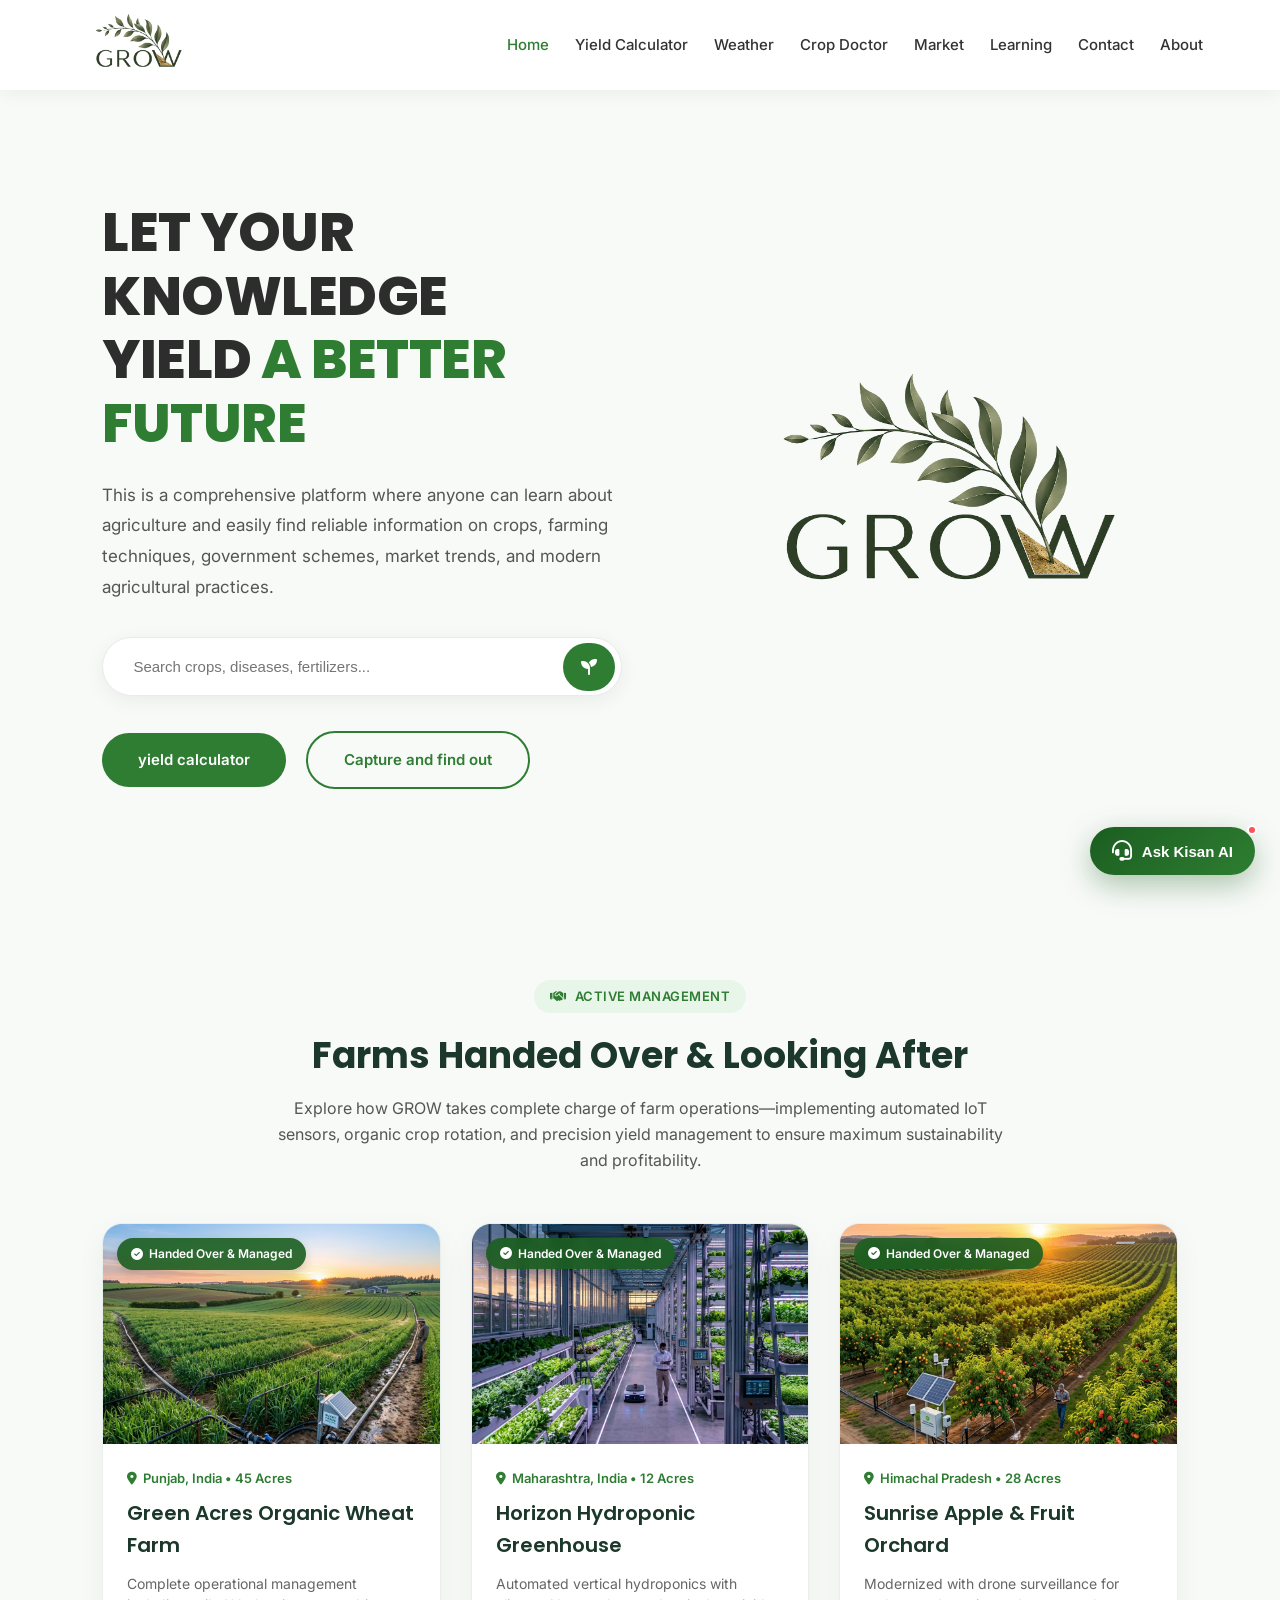
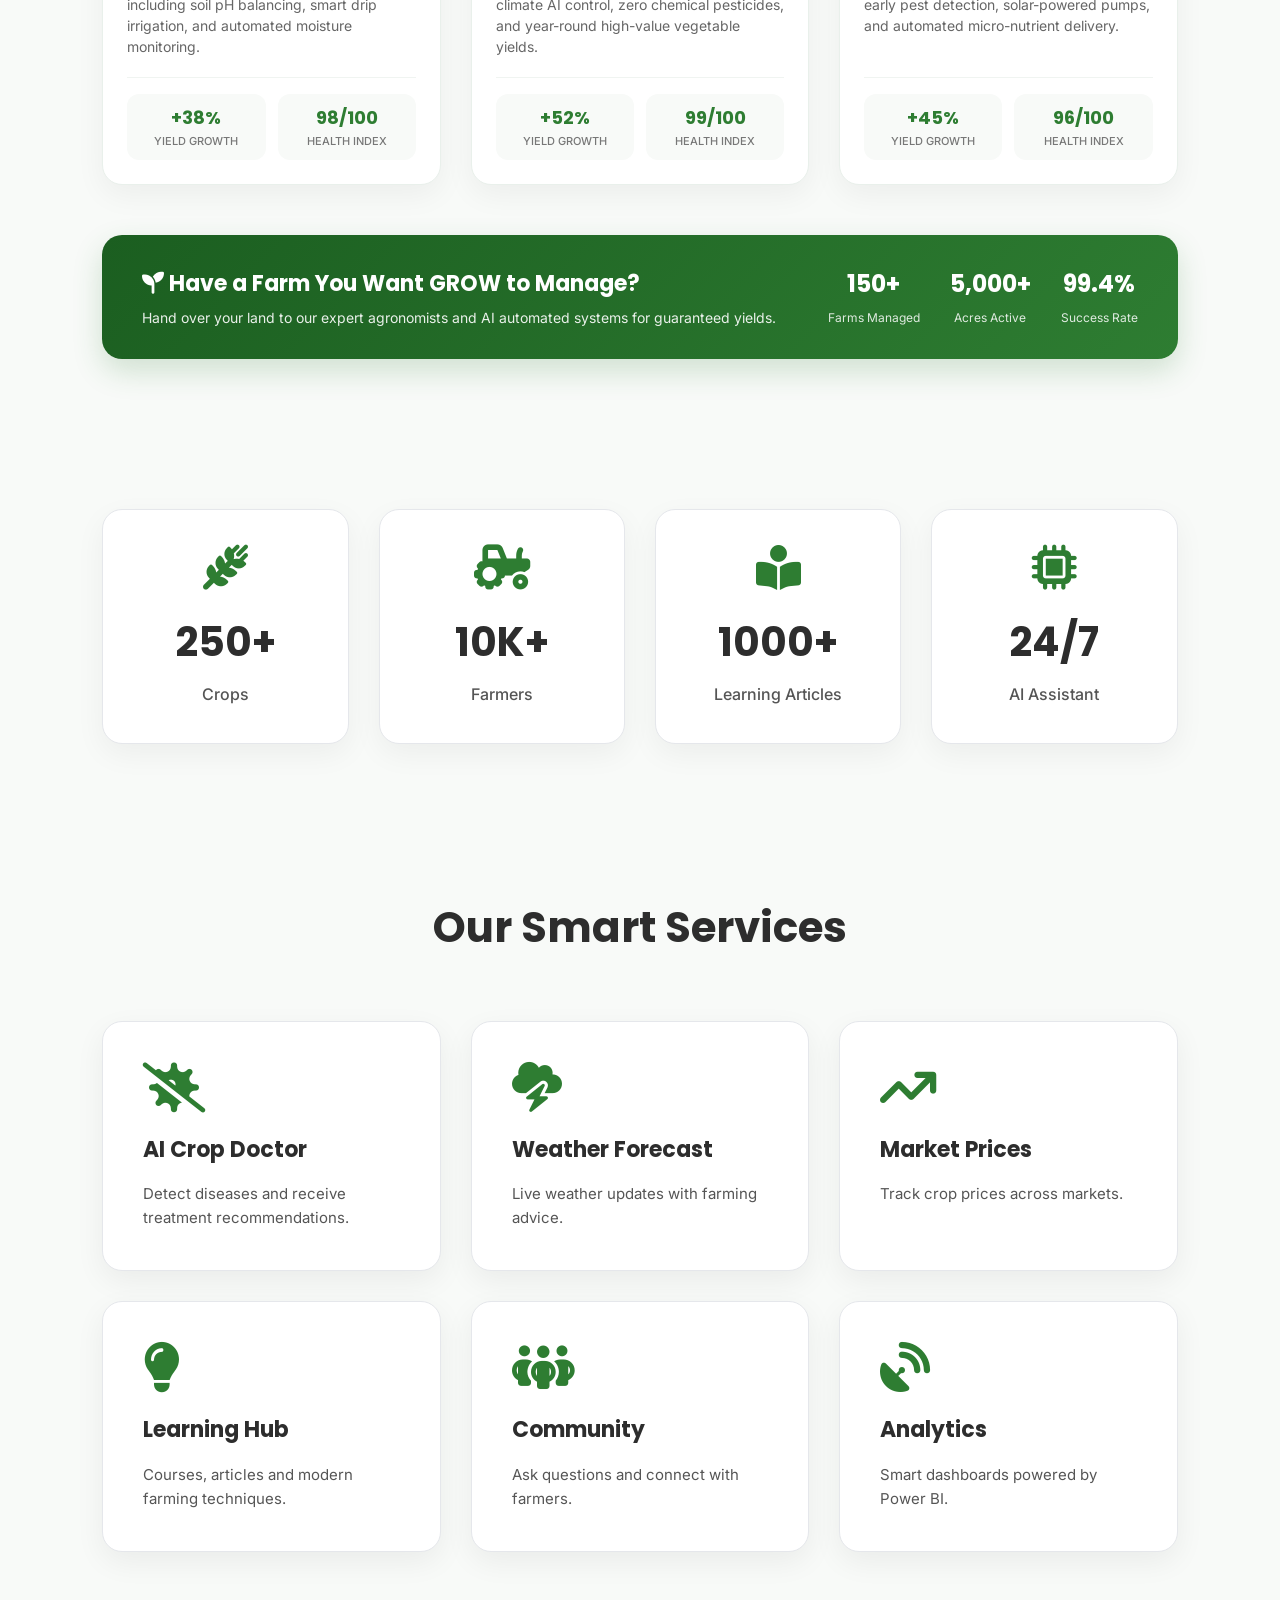
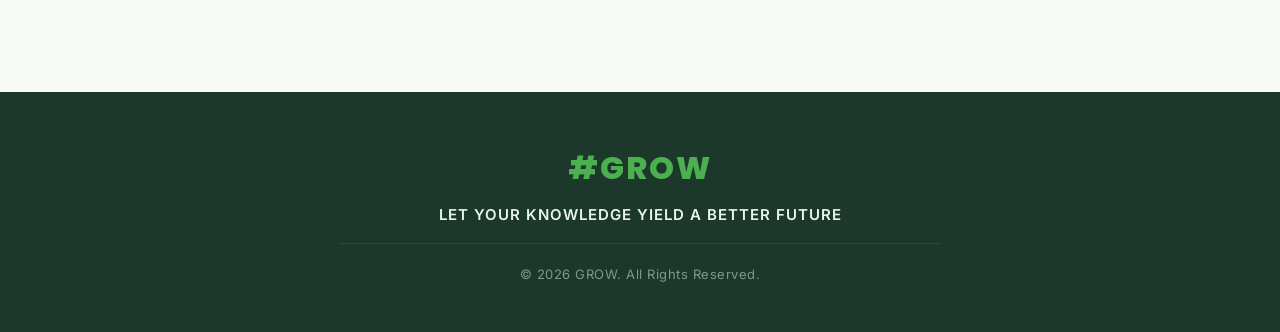
==== index.html @ fef5da93 "Add files via upload" ====
<!DOCTYPE html>
<html lang="en">
<head>
    <meta charset="UTF-8">
    <meta name="viewport" content="width=device-width, initial-scale=1.0">
    <title>GROW | let your knowledge yield a better future</title>
    
    <!-- Google Fonts -->
    <link href="https://fonts.googleapis.com/css2?family=Inter:wght@300;400;500;600;700&family=Poppins:wght@500;600;700;800&display=swap" rel="stylesheet">
    
    <!-- Font Awesome 6 -->
    <link rel="stylesheet" href="https://cdnjs.cloudflare.com/ajax/libs/font-awesome/6.6.0/css/all.min.css">
    
    <!-- CSS -->
    <link rel="stylesheet" href="style.css">
</head>
<body>

    <!-- ================= NAVBAR ================= -->
    <header>
        <nav class="navbar">
            <div class="logo">
                <a href="index.html">
                    <img src="ASSISTS/LOGO/LOGO (2).PNG" alt="GROW Logo">
                </a>
            </div>

            <ul class="nav-links">
                <li><a href="index.html" class="active">Home</a></li>
                <li><a href="yield-calculator.html">Yield Calculator</a></li>
                <li><a href="weather.html">Weather</a></li>
                <li><a href="crop-doctor.html">Crop Doctor</a></li>
                <li><a href="market.html">Market</a></li>
                <li><a href="learning.html">Learning</a></li>
                <li><a href="contact.html">Contact</a></li>
                <li><a href="about.html">About</a></li>
            </ul>

            <button class="mobile-menu-btn" aria-label="Toggle menu">
                <i class="fa-solid fa-bars"></i>
            </button>
        </nav>
    </header>

    <main>
        <!-- ================= HERO ================= -->
        <section class="hero">
            <div class="hero-content">
                <h1>
                    LET YOUR KNOWLEDGE<br>
                    YIELD <span>A BETTER FUTURE</span>
                </h1>

                <p>
                    This is a comprehensive platform where anyone can learn about agriculture and easily find reliable information on crops, farming techniques, government schemes, market trends, and modern agricultural practices.
                </p>

                <div class="search-box">
                    <input type="text" placeholder="Search crops, diseases, fertilizers...">
                    <button aria-label="Search">
                        <i class="fa-solid fa-seedling"></i>
                    </button>
                </div>

                <div class="hero-buttons">
                    <a href="yield-calculator.html" class="primary-btn">
                        yield calculator
                    </a>
                    <a href="crop-doctor.html" class="secondary-btn">
                        Capture and find out
                    </a>
                </div>
            </div>

            <div class="hero-image">
                <img src="ASSISTS/images/hero-farmer.png" alt="Farmer">
            </div>
        </section>

        <!-- ================= MANAGED FARMS SECTION ================= -->
        <section class="managed-farms">
            <div class="section-header">
                <span class="section-tag"><i class="fa-solid fa-handshake"></i> Active Management</span>
                <h2>Farms Handed Over & Looking After</h2>
                <p class="subtitle">
                    Explore how GROW takes complete charge of farm operations—implementing automated IoT sensors, organic crop rotation, and precision yield management to ensure maximum sustainability and profitability.
                </p>
            </div>

            <div class="farms-grid">
                <!-- Farm Card 1 -->
                <div class="farm-card">
                    <div class="farm-image-wrapper">
                        <img src="ASSISTS/images/farm-wheat.png" alt="Green Acres Organic Wheat Farm">
                        <span class="farm-badge"><i class="fa-solid fa-circle-check"></i> Handed Over & Managed</span>
                    </div>
                    <div class="farm-info">
                        <div class="farm-meta">
                            <i class="fa-solid fa-location-dot"></i> Punjab, India • 45 Acres
                        </div>
                        <h3 class="farm-title">Green Acres Organic Wheat Farm</h3>
                        <p class="farm-desc">
                            Complete operational management including soil pH balancing, smart drip irrigation, and automated moisture monitoring.
                        </p>
                        <div class="farm-metrics">
                            <div class="metric-box">
                                <div class="metric-val">+38%</div>
                                <div class="metric-lbl">Yield Growth</div>
                            </div>
                            <div class="metric-box">
                                <div class="metric-val">98/100</div>
                                <div class="metric-lbl">Health Index</div>
                            </div>
                        </div>
                    </div>
                </div>

                <!-- Farm Card 2 -->
                <div class="farm-card">
                    <div class="farm-image-wrapper">
                        <img src="ASSISTS/images/farm-greenhouse.png" alt="Horizon Hydroponic Greenhouse">
                        <span class="farm-badge"><i class="fa-solid fa-circle-check"></i> Handed Over & Managed</span>
                    </div>
                    <div class="farm-info">
                        <div class="farm-meta">
                            <i class="fa-solid fa-location-dot"></i> Maharashtra, India • 12 Acres
                        </div>
                        <h3 class="farm-title">Horizon Hydroponic Greenhouse</h3>
                        <p class="farm-desc">
                            Automated vertical hydroponics with climate AI control, zero chemical pesticides, and year-round high-value vegetable yields.
                        </p>
                        <div class="farm-metrics">
                            <div class="metric-box">
                                <div class="metric-val">+52%</div>
                                <div class="metric-lbl">Yield Growth</div>
                            </div>
                            <div class="metric-box">
                                <div class="metric-val">99/100</div>
                                <div class="metric-lbl">Health Index</div>
                            </div>
                        </div>
                    </div>
                </div>

                <!-- Farm Card 3 -->
                <div class="farm-card">
                    <div class="farm-image-wrapper">
                        <img src="ASSISTS/images/farm-orchard.png" alt="Sunrise Fruit Orchard">
                        <span class="farm-badge"><i class="fa-solid fa-circle-check"></i> Handed Over & Managed</span>
                    </div>
                    <div class="farm-info">
                        <div class="farm-meta">
                            <i class="fa-solid fa-location-dot"></i> Himachal Pradesh • 28 Acres
                        </div>
                        <h3 class="farm-title">Sunrise Apple & Fruit Orchard</h3>
                        <p class="farm-desc">
                            Modernized with drone surveillance for early pest detection, solar-powered pumps, and automated micro-nutrient delivery.
                        </p>
                        <div class="farm-metrics">
                            <div class="metric-box">
                                <div class="metric-val">+45%</div>
                                <div class="metric-lbl">Yield Growth</div>
                            </div>
                            <div class="metric-box">
                                <div class="metric-val">96/100</div>
                                <div class="metric-lbl">Health Index</div>
                            </div>
                        </div>
                    </div>
                </div>
            </div>

            <!-- Summary Banner -->
            <div class="managed-banner">
                <div class="managed-banner-text">
                    <h3><i class="fa-solid fa-seedling"></i> Have a Farm You Want GROW to Manage?</h3>
                    <p>Hand over your land to our expert agronomists and AI automated systems for guaranteed yields.</p>
                </div>
                <div class="banner-stats">
                    <div class="stat-item">
                        <strong>150+</strong>
                        <span>Farms Managed</span>
                    </div>
                    <div class="stat-item">
                        <strong>5,000+</strong>
                        <span>Acres Active</span>
                    </div>
                    <div class="stat-item">
                        <strong>99.4%</strong>
                        <span>Success Rate</span>
                    </div>
                </div>
            </div>
        </section>

        <!-- ================= QUICK STATS ================= -->
        <section class="stats">
            <div class="stat-card">
                <i class="fa-solid fa-wheat-awn"></i>
                <h2>250+</h2>
                <p>Crops</p>
            </div>

            <div class="stat-card">
                <i class="fa-solid fa-tractor"></i>
                <h2>10K+</h2>
                <p>Farmers</p>
            </div>

            <div class="stat-card">
                <i class="fa-solid fa-book-open-reader"></i>
                <h2>1000+</h2>
                <p>Learning Articles</p>
            </div>

            <div class="stat-card">
                <i class="fa-solid fa-microchip"></i>
                <h2>24/7</h2>
                <p>AI Assistant</p>
            </div>
        </section>

        <!-- ================= SERVICES ================= -->
        <section class="services">
            <h2>Our Smart Services</h2>

            <div class="service-grid">
                <a href="crop-doctor.html" class="service-card">
                    <i class="fa-solid fa-virus-slash"></i>
                    <h3>AI Crop Doctor</h3>
                    <p>Detect diseases and receive treatment recommendations.</p>
                </a>

                <a href="weather.html" class="service-card">
                    <i class="fa-solid fa-cloud-bolt"></i>
                    <h3>Weather Forecast</h3>
                    <p>Live weather updates with farming advice.</p>
                </a>

                <a href="market.html" class="service-card">
                    <i class="fa-solid fa-arrow-trend-up"></i>
                    <h3>Market Prices</h3>
                    <p>Track crop prices across markets.</p>
                </a>

                <a href="learning.html" class="service-card">
                    <i class="fa-solid fa-lightbulb"></i>
                    <h3>Learning Hub</h3>
                    <p>Courses, articles and modern farming techniques.</p>
                </a>

                <a href="contact.html" class="service-card">
                    <i class="fa-solid fa-people-group"></i>
                    <h3>Community</h3>
                    <p>Ask questions and connect with farmers.</p>
                </a>

                <a href="yield-calculator.html" class="service-card">
                    <i class="fa-solid fa-satellite-dish"></i>
                    <h3>Analytics</h3>
                    <p>Smart dashboards powered by Power BI.</p>
                </a>
            </div>
        </section>
    </main>

    <!-- Footer -->
    <footer>
        <h3>#GROW</h3>
        <p>LET YOUR KNOWLEDGE YIELD A BETTER FUTURE</p>
        <p>© 2026 GROW. All Rights Reserved.</p>
    </footer>

    <!-- Scripts -->
    <script src="main.js"></script>
    <script type="module" src="auth.js"></script>
</body>
</html>
---- style.css ----
/* ==========================================
   GROW AGRICULTURAL PLATFORM - MASTER STYLES
   Palette: Primary #2E7D32, Dark #1B5E20, Accent #4CAF50, Light #F8FAF8
   Typography: Inter, Poppins
========================================== */

:root {
    --primary-color: #2E7D32;
    --primary-dark: #1B5E20;
    --primary-light: #E8F5E9;
    --accent-color: #4CAF50;
    --accent-orange: #FF9800;
    --bg-color: #F8FAF8;
    --card-bg: #FFFFFF;
    --text-primary: #2D2D2D;
    --text-secondary: #555555;
    --text-muted: #888888;
    --border-color: #E5E7EB;
    --shadow-sm: 0 2px 8px rgba(0, 0, 0, 0.04);
    --shadow-md: 0 10px 25px rgba(0, 0, 0, 0.06);
    --shadow-lg: 0 15px 35px rgba(46, 125, 50, 0.12);
    --radius-sm: 10px;
    --radius-md: 16px;
    --radius-lg: 24px;
    --radius-pill: 50px;
    --transition: all 0.3s cubic-bezier(0.4, 0, 0.2, 1);
}

* {
    margin: 0;
    padding: 0;
    box-sizing: border-box;
    scroll-behavior: smooth;
}

body {
    font-family: 'Inter', sans-serif;
    background-color: var(--bg-color);
    color: var(--text-primary);
    line-height: 1.6;
    display: flex;
    flex-direction: column;
    min-height: 100vh;
}

/* ==========================================
   NAVBAR & HEADER
========================================== */

header {
    position: fixed;
    top: 0;
    left: 0;
    width: 100%;
    z-index: 1000;
    background: #ffffff;
    box-shadow: 0 2px 20px rgba(0, 0, 0, 0.06);
}

.navbar {
    height: 90px;
    display: flex;
    justify-content: space-between;
    align-items: center;
    padding: 0 6%;
    max-width: 1400px;
    margin: 0 auto;
}

.logo {
    display: flex;
    align-items: center;
}

.logo a {
    display: flex;
    align-items: center;
    text-decoration: none;
}

.logo img {
    height: 70px;
    width: auto;
    max-height: 80px;
    cursor: pointer;
    transition: transform 0.3s ease;
    object-fit: contain;
}

.logo img:hover {
    transform: scale(1.04);
}

.mobile-menu-header-item {
    display: none !important;
}

.nav-links {
    display: flex;
    list-style: none;
    gap: 26px;
    align-items: center;
}

.nav-links a {
    text-decoration: none;
    color: #333333;
    font-weight: 500;
    font-size: 15px;
    transition: var(--transition);
    text-transform: none;
}

.nav-links a:hover,
.nav-links a.active {
    color: var(--primary-color);
}

.mobile-menu-btn {
    display: none;
    background: var(--primary-light);
    border: none;
    width: 46px;
    height: 46px;
    border-radius: 12px;
    font-size: 22px;
    color: var(--primary-color);
    cursor: pointer;
    transition: var(--transition);
    align-items: center;
    justify-content: center;
}

.mobile-menu-btn:hover {
    background: var(--primary-color);
    color: #ffffff;
}

/* ==========================================
   PAGE HERO / BANNER (SUBPAGES)
========================================== */

.page-header {
    margin-top: 90px;
    background: linear-gradient(135deg, #1B5E20 0%, #2E7D32 50%, #388E3C 100%);
    color: #ffffff;
    padding: 60px 6% 80px;
    text-align: center;
    position: relative;
    overflow: hidden;
}

.page-header-content {
    max-width: 800px;
    margin: 0 auto;
    position: relative;
    z-index: 2;
}

.badge {
    display: inline-block;
    padding: 6px 16px;
    background: rgba(255, 255, 255, 0.2);
    backdrop-filter: blur(5px);
    border-radius: var(--radius-pill);
    font-size: 13px;
    font-weight: 600;
    text-transform: uppercase;
    letter-spacing: 1px;
    margin-bottom: 16px;
    color: #E8F5E9;
}

.page-header h1 {
    font-family: 'Poppins', sans-serif;
    font-size: 44px;
    font-weight: 700;
    margin-bottom: 16px;
    line-height: 1.2;
}

.page-header p {
    font-size: 18px;
    color: #E8F5E9;
    opacity: 0.95;
}

/* ==========================================
   MAIN CONTENT WRAPPER
========================================== */

main {
    flex: 1;
}

.container {
    max-width: 1300px;
    margin: 0 auto;
    padding: 0 6%;
}

.section-padding {
    padding: 70px 0;
}

.section-title {
    text-align: center;
    margin-bottom: 50px;
}

.section-title h2 {
    font-family: 'Poppins', sans-serif;
    font-size: 38px;
    color: var(--text-primary);
    margin-bottom: 12px;
}

.section-title p {
    font-size: 16px;
    color: var(--text-secondary);
    max-width: 650px;
    margin: 0 auto;
}

/* ==========================================
   HERO SECTION (HOME)
========================================== */

.hero {
    margin-top: 90px;
    min-height: calc(100vh - 90px);
    display: flex;
    justify-content: space-between;
    align-items: center;
    padding: 70px 8%;
    max-width: 1400px;
    margin-left: auto;
    margin-right: auto;
    gap: 40px;
}

.hero-content {
    flex: 1.1;
    max-width: 650px;
}

.hero h1 {
    font-size: 54px;
    line-height: 1.18;
    font-family: 'Poppins', sans-serif;
    font-weight: 800;
    color: #2D2D2D;
    margin-bottom: 24px;
    letter-spacing: -0.5px;
}

.hero h1 span {
    color: #2E7D32;
}

.hero p {
    font-size: 17px;
    color: #555555;
    line-height: 1.8;
    margin-bottom: 35px;
    max-width: 580px;
}

/* Search Box */

.search-box {
    width: 100%;
    max-width: 520px;
    display: flex;
    background: #ffffff;
    border-radius: 50px;
    padding: 4px 6px 4px 12px;
    box-shadow: 0 5px 20px rgba(0, 0, 0, 0.06);
    border: 1px solid #EAEAEA;
    margin-bottom: 35px;
    align-items: center;
}

.search-box input {
    flex: 1;
    padding: 16px 18px;
    border: none;
    outline: none;
    font-size: 15px;
    background: transparent;
    color: #333333;
}

.search-box button {
    width: 52px;
    height: 48px;
    border: none;
    background: #2E7D32;
    color: #ffffff;
    border-radius: 30px;
    cursor: pointer;
    font-size: 16px;
    transition: var(--transition);
    display: flex;
    align-items: center;
    justify-content: center;
}

.search-box button:hover {
    background: #1B5E20;
}

/* Buttons */

.hero-buttons {
    display: flex;
    gap: 20px;
    align-items: center;
}

.primary-btn {
    padding: 15px 36px;
    border-radius: 40px;
    background: #2E7D32;
    color: #ffffff;
    text-decoration: none;
    font-weight: 600;
    font-size: 15px;
    transition: var(--transition);
    display: inline-flex;
    align-items: center;
    justify-content: center;
    border: none;
    cursor: pointer;
}

.primary-btn:hover {
    background: #1B5E20;
    transform: translateY(-2px);
}

.secondary-btn {
    padding: 15px 36px;
    border-radius: 40px;
    border: 2px solid #2E7D32;
    background: transparent;
    color: #2E7D32;
    text-decoration: none;
    font-weight: 600;
    font-size: 15px;
    transition: var(--transition);
    display: inline-flex;
    align-items: center;
    justify-content: center;
    cursor: pointer;
}

.secondary-btn:hover {
    background: #2E7D32;
    color: #ffffff;
    transform: translateY(-2px);
}

/* Hero Image */

.hero-image {
    flex: 0.9;
    display: flex;
    justify-content: center;
    align-items: center;
}

.hero-image img {
    width: 100%;
    max-width: 500px;
    height: auto;
    object-fit: contain;
    animation: float 4s ease-in-out infinite;
}

@keyframes float {
    0% { transform: translateY(0); }
    50% { transform: translateY(-12px); }
    100% { transform: translateY(0); }
}

/* ==========================================
   STATS SECTION
========================================== */

.stats {
    display: grid;
    grid-template-columns: repeat(4, 1fr);
    gap: 30px;
    padding: 70px 8%;
    max-width: 1400px;
    margin: 0 auto;
}

.stat-card {
    background: #ffffff;
    padding: 35px 24px;
    border-radius: 20px;
    text-align: center;
    transition: var(--transition);
    box-shadow: 0 10px 30px rgba(0, 0, 0, 0.05);
    border: 1px solid var(--border-color);
}

.stat-card:hover {
    transform: translateY(-10px);
}

.stat-card i {
    font-size: 45px;
    color: #2E7D32;
    margin-bottom: 20px;
}

.stat-card h2 {
    font-size: 40px;
    font-weight: 700;
    color: var(--text-primary);
    margin-bottom: 8px;
    font-family: 'Poppins', sans-serif;
}

.stat-card p {
    color: var(--text-secondary);
    font-weight: 500;
}

/* ==========================================
   SERVICES SECTION
========================================== */

.services {
    padding: 80px 8%;
    max-width: 1400px;
    margin: 0 auto;
}

.services h2 {
    text-align: center;
    font-size: 42px;
    margin-bottom: 60px;
    font-family: 'Poppins', sans-serif;
}

.service-grid {
    display: grid;
    grid-template-columns: repeat(3, 1fr);
    gap: 30px;
}

.service-card {
    background: #ffffff;
    padding: 40px;
    border-radius: 20px;
    transition: 0.4s;
    box-shadow: 0 10px 30px rgba(0, 0, 0, 0.06);
    border: 1px solid var(--border-color);
    display: flex;
    flex-direction: column;
    text-decoration: none;
    color: inherit;
}

.service-card:hover {
    transform: translateY(-10px);
}

.service-card i {
    font-size: 50px;
    color: #2E7D32;
    margin-bottom: 20px;
}

.service-card h3 {
    font-size: 22px;
    margin-bottom: 15px;
    font-family: 'Poppins', sans-serif;
}

.service-card p {
    color: var(--text-secondary);
    font-size: 15px;
    line-height: 1.6;
    flex-grow: 1;
}

/* ==========================================
   CARDS & GRID LAYOUTS (GENERAL)
========================================== */

.grid-3 {
    display: grid;
    grid-template-columns: repeat(3, 1fr);
    gap: 30px;
}

.grid-2 {
    display: grid;
    grid-template-columns: repeat(2, 1fr);
    gap: 30px;
}

.card {
    background: var(--card-bg);
    border-radius: var(--radius-md);
    padding: 30px;
    border: 1px solid var(--border-color);
    box-shadow: var(--shadow-sm);
    transition: var(--transition);
}

/* ==========================================
   FORMS & INPUTS
========================================== */

.form-group {
    margin-bottom: 20px;
}

.form-group label {
    display: block;
    font-weight: 600;
    font-size: 14px;
    color: var(--text-primary);
    margin-bottom: 8px;
}

.form-control {
    width: 100%;
    padding: 14px 18px;
    border-radius: var(--radius-sm);
    border: 1.5px solid var(--border-color);
    font-size: 15px;
    font-family: inherit;
    color: var(--text-primary);
    background: #ffffff;
    transition: var(--transition);
    outline: none;
}

.form-control:focus {
    border-color: var(--primary-color);
    box-shadow: 0 0 0 4px rgba(46, 125, 50, 0.12);
}

select.form-control {
    cursor: pointer;
}

/* ==========================================
   YIELD CALCULATOR PAGE STYLES
========================================== */

.calculator-wrapper {
    display: grid;
    grid-template-columns: 1.1fr 0.9fr;
    gap: 40px;
    align-items: start;
    margin-top: -40px;
    position: relative;
    z-index: 10;
}

.calc-card {
    background: #ffffff;
    border-radius: var(--radius-lg);
    padding: 40px;
    box-shadow: var(--shadow-lg);
    border: 1px solid var(--border-color);
}

.calc-result-card {
    background: linear-gradient(145deg, #1B5E20, #2E7D32);
    color: #ffffff;
    border-radius: var(--radius-lg);
    padding: 40px;
    box-shadow: var(--shadow-lg);
    position: sticky;
    top: 110px;
}

.calc-result-card h3 {
    font-size: 24px;
    margin-bottom: 24px;
    font-family: 'Poppins', sans-serif;
    display: flex;
    align-items: center;
    gap: 10px;
}

.result-item {
    background: rgba(255, 255, 255, 0.12);
    backdrop-filter: blur(8px);
    border-radius: var(--radius-md);
    padding: 20px;
    margin-bottom: 16px;
    border: 1px solid rgba(255, 255, 255, 0.15);
}

.result-item label {
    font-size: 13px;
    text-transform: uppercase;
    letter-spacing: 0.5px;
    color: #C8E6C9;
    display: block;
    margin-bottom: 4px;
}

.result-item .value {
    font-size: 32px;
    font-weight: 700;
    font-family: 'Poppins', sans-serif;
}

.result-grid-mini {
    display: grid;
    grid-template-columns: 1fr 1fr;
    gap: 16px;
}

/* ==========================================
   WEATHER PAGE STYLES
========================================== */

.weather-dashboard {
    margin-top: -40px;
    position: relative;
    z-index: 10;
}

.weather-current-card {
    background: linear-gradient(135deg, #2E7D32 0%, #1565C0 100%);
    color: #fff;
    border-radius: var(--radius-lg);
    padding: 40px;
    box-shadow: var(--shadow-lg);
    margin-bottom: 40px;
    display: grid;
    grid-template-columns: 1.2fr 1fr;
    gap: 30px;
    align-items: center;
}

.weather-main-info {
    display: flex;
    align-items: center;
    gap: 25px;
    margin: 20px 0;
}

.temp-large {
    font-size: 64px;
    font-weight: 700;
    font-family: 'Poppins', sans-serif;
    line-height: 1;
}

.weather-details-grid {
    display: grid;
    grid-template-columns: repeat(2, 1fr);
    gap: 16px;
}

.weather-detail-item {
    background: rgba(255, 255, 255, 0.15);
    padding: 16px;
    border-radius: var(--radius-sm);
    display: flex;
    align-items: center;
    gap: 14px;
}

.weather-forecast-grid {
    display: grid;
    grid-template-columns: repeat(7, 1fr);
    gap: 14px;
}

.forecast-card {
    background: #ffffff;
    padding: 20px 12px;
    border-radius: var(--radius-md);
    text-align: center;
    border: 1px solid var(--border-color);
    box-shadow: var(--shadow-sm);
    transition: var(--transition);
}

.forecast-card:hover {
    transform: translateY(-5px);
    border-color: var(--primary-color);
}

.forecast-day {
    font-weight: 600;
    font-size: 14px;
    color: var(--text-primary);
    margin-bottom: 8px;
}

.forecast-icon {
    font-size: 28px;
    color: var(--primary-color);
    margin: 10px 0;
}

.forecast-temp {
    font-weight: 700;
    font-size: 16px;
}

/* ==========================================
   CROP DOCTOR PAGE STYLES
========================================== */

.doctor-container {
    display: grid;
    grid-template-columns: 1fr 1fr;
    gap: 40px;
    margin-top: -40px;
    position: relative;
    z-index: 10;
}

.upload-box {
    border: 2px dashed var(--primary-color);
    background: var(--primary-light);
    border-radius: var(--radius-md);
    padding: 40px 20px;
    text-align: center;
    cursor: pointer;
    transition: var(--transition);
    margin-bottom: 24px;
}

.upload-box:hover {
    background: #E0F2F1;
    border-color: var(--primary-dark);
}

.upload-icon {
    font-size: 48px;
    color: var(--primary-color);
    margin-bottom: 12px;
}

.symptom-tag {
    display: inline-block;
    padding: 8px 16px;
    border-radius: var(--radius-pill);
    background: #F3F4F6;
    color: var(--text-secondary);
    font-size: 14px;
    font-weight: 500;
    margin: 4px;
    cursor: pointer;
    transition: var(--transition);
    border: 1px solid var(--border-color);
}

.symptom-tag.selected,
.symptom-tag:hover {
    background: var(--primary-color);
    color: #ffffff;
    border-color: var(--primary-color);
}

.diagnosis-report {
    background: #ffffff;
    border-radius: var(--radius-lg);
    padding: 36px;
    border: 1px solid var(--border-color);
    box-shadow: var(--shadow-lg);
}

.report-header {
    display: flex;
    align-items: center;
    justify-content: space-between;
    padding-bottom: 20px;
    border-bottom: 1px solid var(--border-color);
    margin-bottom: 24px;
}

.confidence-badge {
    background: #E8F5E9;
    color: #2E7D32;
    padding: 6px 14px;
    border-radius: var(--radius-pill);
    font-size: 13px;
    font-weight: 700;
}

/* ==========================================
   MARKET PRICES STYLES
========================================== */

.market-search-bar {
    display: flex;
    gap: 15px;
    margin-bottom: 30px;
    margin-top: -40px;
    position: relative;
    z-index: 10;
    background: #ffffff;
    padding: 20px;
    border-radius: var(--radius-md);
    box-shadow: var(--shadow-md);
}

.market-table-container {
    background: #ffffff;
    border-radius: var(--radius-md);
    box-shadow: var(--shadow-sm);
    border: 1px solid var(--border-color);
    overflow-x: auto;
}

.market-table {
    width: 100%;
    border-collapse: collapse;
    text-align: left;
}

.market-table th {
    background: #F9FAFB;
    padding: 16px 24px;
    font-weight: 600;
    color: var(--text-secondary);
    font-size: 14px;
    border-bottom: 1px solid var(--border-color);
}

.market-table td {
    padding: 18px 24px;
    border-bottom: 1px solid var(--border-color);
    font-size: 15px;
    color: var(--text-primary);
}

.market-table tr:hover {
    background-color: #F8FAF8;
}

.price-up {
    color: #2E7D32;
    font-weight: 600;
}

.price-down {
    color: #D32F2F;
    font-weight: 600;
}

/* ==========================================
   CROPS & LEARNING GRID STYLES
========================================== */

.filter-pills {
    display: flex;
    gap: 10px;
    flex-wrap: wrap;
    justify-content: center;
    margin-bottom: 40px;
}

.filter-btn {
    padding: 10px 22px;
    border-radius: var(--radius-pill);
    border: 1px solid var(--border-color);
    background: #ffffff;
    color: var(--text-secondary);
    font-weight: 500;
    font-size: 14px;
    cursor: pointer;
    transition: var(--transition);
}

.filter-btn.active,
.filter-btn:hover {
    background: var(--primary-color);
    color: #ffffff;
    border-color: var(--primary-color);
}

.crop-card {
    background: #ffffff;
    border-radius: var(--radius-md);
    overflow: hidden;
    border: 1px solid var(--border-color);
    box-shadow: var(--shadow-sm);
    transition: var(--transition);
    display: flex;
    flex-direction: column;
}

.crop-card:hover {
    transform: translateY(-6px);
    box-shadow: var(--shadow-md);
}

.crop-image-placeholder {
    height: 180px;
    background: linear-gradient(135deg, #A5D6A7, #81C784);
    display: flex;
    align-items: center;
    justify-content: center;
    font-size: 54px;
    color: #1B5E20;
}

.crop-content {
    padding: 24px;
    flex: 1;
    display: flex;
    flex-direction: column;
}

.crop-tag {
    font-size: 12px;
    font-weight: 700;
    text-transform: uppercase;
    color: var(--primary-color);
    letter-spacing: 0.5px;
    margin-bottom: 6px;
}

.crop-title {
    font-size: 20px;
    font-weight: 700;
    margin-bottom: 10px;
    font-family: 'Poppins', sans-serif;
}

.crop-info-meta {
    display: flex;
    gap: 15px;
    font-size: 13px;
    color: var(--text-secondary);
    margin-top: auto;
    padding-top: 15px;
    border-top: 1px solid var(--border-color);
}

/* FAQ Accordion */
.faq-item {
    background: #ffffff;
    border-radius: var(--radius-md);
    border: 1px solid var(--border-color);
    margin-bottom: 16px;
    overflow: hidden;
    transition: var(--transition);
}

.faq-header {
    padding: 20px 24px;
    font-weight: 600;
    font-size: 16px;
    display: flex;
    justify-content: space-between;
    align-items: center;
    cursor: pointer;
    user-select: none;
}

.faq-content {
    padding: 0 24px 20px;
    color: var(--text-secondary);
    display: none;
    font-size: 15px;
    line-height: 1.7;
}

.faq-item.active .faq-content {
    display: block;
}

.faq-item.active .faq-icon {
    transform: rotate(180deg);
}

/* ==========================================
   MODALS & TOASTS
========================================== */

.modal-overlay {
    position: fixed;
    top: 0;
    left: 0;
    width: 100%;
    height: 100%;
    background: rgba(0, 0, 0, 0.5);
    backdrop-filter: blur(4px);
    display: flex;
    align-items: center;
    justify-content: center;
    z-index: 2000;
    opacity: 0;
    pointer-events: none;
    transition: var(--transition);
}

.modal-overlay.active {
    opacity: 1;
    pointer-events: auto;
}

.modal-box {
    background: #ffffff;
    border-radius: var(--radius-lg);
    width: 90%;
    max-width: 550px;
    padding: 36px;
    box-shadow: 0 20px 50px rgba(0, 0, 0, 0.2);
    position: relative;
    transform: translateY(20px);
    transition: var(--transition);
}

.modal-overlay.active .modal-box {
    transform: translateY(0);
}

.modal-close {
    position: absolute;
    top: 20px;
    right: 20px;
    background: none;
    border: none;
    font-size: 22px;
    color: var(--text-muted);
    cursor: pointer;
}

.modal-close:hover {
    color: var(--text-primary);
}

/* Notification Toast */
.toast-notification {
    position: fixed;
    bottom: 30px;
    right: 30px;
    background: #1F2937;
    color: #ffffff;
    padding: 14px 24px;
    border-radius: var(--radius-pill);
    box-shadow: 0 10px 25px rgba(0,0,0,0.2);
    display: flex;
    align-items: center;
    gap: 12px;
    z-index: 3000;
    transform: translateY(100px);
    opacity: 0;
    transition: all 0.4s cubic-bezier(0.175, 0.885, 0.32, 1.275);
}

.toast-notification.show {
    transform: translateY(0);
    opacity: 1;
}

/* ==========================================
   FOOTER
========================================== */

footer {
    background: #1B5E20;
    color: #ffffff;
    text-align: center;
    padding: 50px 6%;
    margin-top: 70px;
}

footer h3 {
    margin-bottom: 15px;
    font-family: 'Poppins', sans-serif;
    font-size: 28px;
}

footer p {
    font-size: 15px;
    color: #E8F5E9;
    margin-bottom: 10px;
}

/* ==========================================
   PREMIUM MOBILE SLIDE-IN DRAWER MENU
========================================== */

.mobile-nav-backdrop {
    display: none;
}

@media (max-width: 1024px) {
    .hero {
        flex-direction: column;
        text-align: center;
        padding-top: 60px;
    }
    
    .hero-content {
        max-width: 100%;
    }
    
    .search-box {
        margin-left: auto;
        margin-right: auto;
    }

    .hero-buttons {
        justify-content: center;
    }

    .stats {
        grid-template-columns: repeat(2, 1fr);
    }

    .service-grid, .grid-3 {
        grid-template-columns: repeat(2, 1fr);
    }

    .calculator-wrapper, .doctor-container, .weather-current-card {
        grid-template-columns: 1fr;
    }

    .weather-forecast-grid {
        grid-template-columns: repeat(4, 1fr);
    }
}

@media (max-width: 768px) {
    .mobile-menu-btn {
        display: flex;
    }

    /* Mobile Backdrop Overlay */
    .mobile-nav-backdrop {
        display: block;
        position: fixed;
        top: 0;
        left: 0;
        width: 100vw;
        height: 100vh;
        background: rgba(0, 0, 0, 0.55);
        backdrop-filter: blur(6px);
        z-index: 1999;
        opacity: 0;
        pointer-events: none;
        transition: opacity 0.35s ease;
    }

    .mobile-nav-backdrop.active {
        opacity: 1;
        pointer-events: auto;
    }

    /* Mobile Slide-over Drawer */
    .nav-links {
        display: flex;
        position: fixed;
        top: 0;
        right: -100%;
        width: 85%;
        max-width: 360px;
        height: 100vh;
        background: #ffffff;
        flex-direction: column;
        justify-content: flex-start;
        align-items: stretch;
        padding: 30px 24px 30px;
        box-shadow: -10px 0 40px rgba(0, 0, 0, 0.2);
        transition: right 0.4s cubic-bezier(0.16, 1, 0.3, 1);
        z-index: 2000;
        overflow-y: auto;
    }

    .nav-links.active {
        right: 0;
    }

    /* Mobile Drawer Header & Close Button */
    .mobile-menu-header-item {
        display: block !important;
        width: 100%;
        margin-bottom: 20px;
        padding-bottom: 14px;
        border-bottom: 2px solid #E8F5E9;
    }

    .mobile-menu-header {
        display: flex;
        align-items: center;
        justify-content: space-between;
        width: 100%;
    }

    .mobile-menu-title {
        font-family: 'Poppins', sans-serif;
        font-weight: 700;
        font-size: 17px;
        color: #2E7D32;
        display: flex;
        align-items: center;
        gap: 8px;
    }

    .nav-close-btn {
        background: #FFEBEE;
        color: #C62828;
        border: 1px solid #FFCDD2;
        padding: 6px 14px;
        border-radius: 20px;
        font-size: 13px;
        font-weight: 700;
        cursor: pointer;
        display: inline-flex;
        align-items: center;
        gap: 6px;
        transition: all 0.2s ease;
    }

    .nav-close-btn:hover {
        background: #C62828;
        color: #ffffff;
    }

    /* Drawer Item Card Styling */
    .nav-links li {
        width: 100%;
        margin-bottom: 8px;
    }

    .nav-links a {
        display: flex;
        align-items: center;
        justify-content: space-between;
        padding: 14px 18px;
        border-radius: 16px;
        font-size: 15px;
        font-weight: 600;
        color: #333333;
        background: #F8FAF8;
        border: 1px solid #EAEAEA;
        transition: all 0.25s ease;
        box-shadow: 0 2px 6px rgba(0, 0, 0, 0.02);
    }

    .nav-links a:hover,
    .nav-links a.active {
        background: #E8F5E9;
        color: #2E7D32;
        border-color: #A5D6A7;
        transform: translateX(-4px);
    }

    .nav-links a::after {
        content: '\f054';
        font-family: 'Font Awesome 6 Free';
        font-weight: 900;
        font-size: 12px;
        color: var(--primary-color);
        opacity: 0.7;
    }

    .hero h1 {
        font-size: 38px;
    }

    .service-grid, .grid-3, .grid-2, .stats {
        grid-template-columns: 1fr;
    }

    .weather-forecast-grid {
        grid-template-columns: repeat(2, 1fr);
    }
}

/* ==========================================
   MANAGED FARMS SECTION
========================================== */
.managed-farms {
    padding: 80px 8%;
    background: #f8faf8;
}

.managed-farms .section-header {
    text-align: center;
    max-width: 750px;
    margin: 0 auto 50px;
}

.section-tag {
    display: inline-flex;
    align-items: center;
    gap: 8px;
    background: #E8F5E9;
    color: #2E7D32;
    padding: 6px 16px;
    border-radius: 30px;
    font-size: 13px;
    font-weight: 600;
    text-transform: uppercase;
    letter-spacing: 0.5px;
    margin-bottom: 14px;
}

.managed-farms h2 {
    font-family: 'Poppins', sans-serif;
    font-size: 36px;
    color: #1b382b;
    margin-bottom: 12px;
    font-weight: 700;
}

.managed-farms p.subtitle {
    font-size: 16px;
    color: #555555;
    line-height: 1.6;
}

.farms-grid {
    display: grid;
    grid-template-columns: repeat(auto-fit, minmax(320px, 1fr));
    gap: 30px;
}

.farm-card {
    background: #ffffff;
    border-radius: 20px;
    overflow: hidden;
    box-shadow: 0 10px 30px rgba(0, 0, 0, 0.05);
    transition: transform 0.35s cubic-bezier(0.165, 0.84, 0.44, 1), box-shadow 0.35s ease;
    border: 1px solid #e9f0eb;
    display: flex;
    flex-direction: column;
}

.farm-card:hover {
    transform: translateY(-8px);
    box-shadow: 0 20px 40px rgba(46, 125, 50, 0.12);
}

.farm-image-wrapper {
    position: relative;
    width: 100%;
    height: 220px;
    overflow: hidden;
}

.farm-image-wrapper img {
    width: 100%;
    height: 100%;
    object-fit: cover;
    transition: transform 0.5s ease;
}

.farm-card:hover .farm-image-wrapper img {
    transform: scale(1.06);
}

.farm-badge {
    position: absolute;
    top: 14px;
    left: 14px;
    background: rgba(27, 94, 32, 0.9);
    backdrop-filter: blur(4px);
    color: #ffffff;
    padding: 6px 14px;
    border-radius: 20px;
    font-size: 12px;
    font-weight: 600;
    display: inline-flex;
    align-items: center;
    gap: 6px;
    box-shadow: 0 4px 10px rgba(0, 0, 0, 0.15);
}

.farm-info {
    padding: 24px;
    display: flex;
    flex-direction: column;
    flex-grow: 1;
}

.farm-meta {
    font-size: 13px;
    color: #2E7D32;
    font-weight: 600;
    margin-bottom: 8px;
    display: flex;
    align-items: center;
    gap: 6px;
}

.farm-title {
    font-family: 'Poppins', sans-serif;
    font-size: 20px;
    color: #1b382b;
    margin-bottom: 12px;
    font-weight: 600;
}

.farm-desc {
    font-size: 14px;
    color: #666666;
    line-height: 1.5;
    margin-bottom: 20px;
}

.farm-metrics {
    display: grid;
    grid-template-columns: repeat(2, 1fr);
    gap: 12px;
    padding-top: 16px;
    border-top: 1px solid #f0f4f1;
    margin-top: auto;
}

.metric-box {
    background: #f8faf8;
    padding: 10px 14px;
    border-radius: 12px;
    text-align: center;
}

.metric-val {
    font-family: 'Poppins', sans-serif;
    font-size: 18px;
    font-weight: 700;
    color: #2E7D32;
}

.metric-lbl {
    font-size: 11px;
    color: #777777;
    font-weight: 500;
    text-transform: uppercase;
}

.managed-banner {
    margin-top: 50px;
    background: linear-gradient(135deg, #1B5E20, #2E7D32);
    border-radius: 20px;
    padding: 30px 40px;
    color: #ffffff;
    display: flex;
    align-items: center;
    justify-content: space-between;
    flex-wrap: wrap;
    gap: 20px;
    box-shadow: 0 12px 30px rgba(46, 125, 50, 0.2);
}

.managed-banner-text h3 {
    font-family: 'Poppins', sans-serif;
    font-size: 22px;
    margin-bottom: 6px;
}

.managed-banner-text p {
    font-size: 14px;
    opacity: 0.9;
}

.managed-banner .banner-stats {
    display: flex;
    gap: 30px;
}

.stat-item {
    text-align: center;
}

.stat-item strong {
    display: block;
    font-family: 'Poppins', sans-serif;
    font-size: 24px;
    font-weight: 700;
}

.stat-item span {
    font-size: 12px;
    opacity: 0.85;
}

@media (max-width: 768px) {
    .managed-farms {
        padding: 50px 5%;
    }
    .managed-farms h2 {
        font-size: 28px;
    }
    .managed-banner {
        flex-direction: column;
        text-align: center;
        padding: 24px;
    }
    .managed-banner .banner-stats {
        justify-content: center;
        width: 100%;
    }
}

/* ==========================================
   MARKET ANALYSIS & SEARCH STYLES
========================================== */
.market-search-bar {
    display: flex;
    align-items: center;
    gap: 14px;
    background: #ffffff;
    padding: 14px 20px;
    border-radius: 16px;
    box-shadow: 0 10px 30px rgba(0, 0, 0, 0.06);
    border: 1px solid #e2ece4;
    margin-bottom: 20px;
}

.market-search-bar input {
    flex-grow: 1;
    border: none;
    outline: none;
    font-size: 16px;
    padding: 8px 12px;
    color: #1b382b;
    background: transparent;
}

.quick-crop-tags {
    display: flex;
    align-items: center;
    gap: 10px;
    flex-wrap: wrap;
    margin-bottom: 35px;
}

.crop-chip {
    background: #ffffff;
    border: 1px solid #c8e6c9;
    color: #2E7D32;
    padding: 8px 18px;
    border-radius: 20px;
    font-size: 13px;
    font-weight: 600;
    cursor: pointer;
    transition: all 0.25s ease;
    display: inline-flex;
    align-items: center;
    gap: 6px;
}

.crop-chip:hover,
.crop-chip.active {
    background: #2E7D32;
    color: #ffffff;
    border-color: #2E7D32;
    transform: translateY(-2px);
    box-shadow: 0 4px 12px rgba(46, 125, 50, 0.25);
}

.crop-analysis-card {
    background: #ffffff;
    border-radius: 24px;
    padding: 32px;
    border: 1px solid #e0ede2;
    box-shadow: 0 14px 40px rgba(0, 0, 0, 0.06);
    margin-bottom: 40px;
    transition: all 0.3s ease;
}

.crop-header-wrapper {
    display: flex;
    align-items: center;
    justify-content: space-between;
    flex-wrap: wrap;
    gap: 20px;
    padding-bottom: 24px;
    border-bottom: 1px solid #edf4ee;
    margin-bottom: 24px;
}

.crop-title-group h2 {
    font-family: 'Poppins', sans-serif;
    font-size: 28px;
    color: #1b382b;
    margin-bottom: 6px;
    display: flex;
    align-items: center;
    gap: 12px;
}

.crop-category-badge {
    background: #e8f5e9;
    color: #2E7D32;
    padding: 4px 12px;
    border-radius: 12px;
    font-size: 12px;
    font-weight: 700;
    text-transform: uppercase;
}

.price-hero-box {
    text-align: right;
}

.modal-price-large {
    font-family: 'Poppins', sans-serif;
    font-size: 34px;
    font-weight: 800;
    color: #1b382b;
}

.price-hero-unit {
    font-size: 14px;
    color: #666666;
    font-weight: 500;
}

.price-change-pill {
    display: inline-flex;
    align-items: center;
    gap: 6px;
    padding: 4px 12px;
    border-radius: 20px;
    font-weight: 700;
    font-size: 13px;
    margin-top: 4px;
}

.price-up {
    background: #E8F5E9;
    color: #2E7D32;
}

.price-down {
    background: #FFEBEE;
    color: #C62828;
}

.analysis-grid-4 {
    display: grid;
    grid-template-columns: repeat(auto-fit, minmax(220px, 1fr));
    gap: 20px;
    margin-bottom: 30px;
}

.metric-card {
    background: #f8faf8;
    padding: 20px;
    border-radius: 16px;
    border: 1px solid #e4efe6;
}

.metric-card-label {
    font-size: 12px;
    text-transform: uppercase;
    color: #666666;
    font-weight: 700;
    margin-bottom: 8px;
    display: flex;
    align-items: center;
    gap: 6px;
}

.metric-card-val {
    font-family: 'Poppins', sans-serif;
    font-size: 22px;
    font-weight: 700;
    color: #1b382b;
}

.metric-card-sub {
    font-size: 13px;
    color: #666666;
    margin-top: 4px;
}

.trend-section-box {
    background: #fdfdfd;
    border-radius: 16px;
    padding: 24px;
    border: 1px solid #eaf2eb;
    margin-bottom: 30px;
}

.trend-bars-container {
    display: flex;
    align-items: flex-end;
    justify-content: space-between;
    gap: 12px;
    height: 180px;
    padding-top: 30px;
}

.trend-bar-wrapper {
    flex: 1;
    display: flex;
    flex-direction: column;
    align-items: center;
    height: 100%;
    justify-content: flex-end;
}

.trend-bar {
    width: 100%;
    max-width: 42px;
    background: linear-gradient(180deg, #4CAF50, #2E7D32);
    border-radius: 8px 8px 0 0;
    position: relative;
    transition: height 0.5s ease;
    display: flex;
    justify-content: center;
}

.trend-bar:hover {
    background: linear-gradient(180deg, #66BB6A, #1B5E20);
}

.trend-bar-tooltip {
    position: absolute;
    top: -28px;
    font-size: 11px;
    font-weight: 700;
    color: #1b382b;
    background: #ffffff;
    padding: 2px 6px;
    border-radius: 6px;
    box-shadow: 0 2px 6px rgba(0, 0, 0, 0.1);
    white-space: nowrap;
}

.trend-bar-label {
    margin-top: 8px;
    font-size: 12px;
    color: #666666;
    font-weight: 600;
}

.advisor-box {
    background: linear-gradient(135deg, #e8f5e9, #f1f8e9);
    border-left: 5px solid #2E7D32;
    padding: 20px 24px;
    border-radius: 14px;
    display: flex;
    align-items: flex-start;
    gap: 16px;
    margin-bottom: 30px;
}

.advisor-icon {
    font-size: 28px;
    color: #2E7D32;
}

.advisor-content h4 {
    font-family: 'Poppins', sans-serif;
    font-size: 17px;
    color: #1b382b;
    margin-bottom: 4px;
}

.advisor-content p {
    font-size: 14px;
    color: #444444;
    line-height: 1.5;
}

.market-table-container {
    background: #ffffff;
    border-radius: 16px;
    overflow: hidden;
    box-shadow: 0 8px 24px rgba(0, 0, 0, 0.04);
    border: 1px solid #e4efe6;
}

.market-table {
    width: 100%;
    border-collapse: collapse;
    text-align: left;
}

.market-table th {
    background: #f4f9f5;
    padding: 16px 20px;
    font-size: 13px;
    font-weight: 700;
    color: #2E7D32;
    text-transform: uppercase;
    letter-spacing: 0.5px;
    border-bottom: 2px solid #e0ede2;
}

.market-table td {
    padding: 18px 20px;
    font-size: 14px;
    border-bottom: 1px solid #edf4ee;
    color: #333333;
}

.market-table tbody tr:hover {
    background: #fbfdfb;
    cursor: pointer;
}

/* ==========================================
   MARKET TOP HIGHLIGHTS STYLING
========================================== */
.market-highlights-grid {
    display: grid;
    grid-template-columns: repeat(auto-fit, minmax(300px, 1fr));
    gap: 24px;
    margin-top: -55px;
    margin-bottom: 35px;
    position: relative;
    z-index: 10;
}

.highlight-card {
    background: #ffffff;
    border-radius: 20px;
    padding: 24px 28px;
    box-shadow: 0 12px 35px rgba(0, 0, 0, 0.07);
    border: 1px solid #e4efe6;
    position: relative;
    overflow: hidden;
    cursor: pointer;
    transition: transform 0.35s cubic-bezier(0.165, 0.84, 0.44, 1), box-shadow 0.35s ease, border-color 0.35s ease;
    display: flex;
    flex-direction: column;
    justify-content: space-between;
}

.highlight-card::before {
    content: '';
    position: absolute;
    top: 0;
    left: 0;
    right: 0;
    height: 5px;
    transition: height 0.3s ease;
}

.highlight-card.gain-card::before {
    background: linear-gradient(90deg, #2E7D32, #4CAF50);
}

.highlight-card.drop-card::before {
    background: linear-gradient(90deg, #D32F2F, #FF5252);
}

.highlight-card.volume-card::before {
    background: linear-gradient(90deg, #F57C00, #FFB74D);
}

.highlight-card:hover {
    transform: translateY(-8px);
    box-shadow: 0 20px 45px rgba(0, 0, 0, 0.12);
}

.highlight-card:hover::before {
    height: 7px;
}

.highlight-top {
    display: flex;
    align-items: center;
    justify-content: space-between;
    margin-bottom: 16px;
}

.highlight-badge-tag {
    font-size: 11px;
    font-weight: 700;
    text-transform: uppercase;
    letter-spacing: 0.8px;
    display: inline-flex;
    align-items: center;
    gap: 6px;
    padding: 4px 10px;
    border-radius: 20px;
}

.gain-card .highlight-badge-tag {
    background: #E8F5E9;
    color: #2E7D32;
}

.drop-card .highlight-badge-tag {
    background: #FFEBEE;
    color: #C62828;
}

.volume-card .highlight-badge-tag {
    background: #FFF3E0;
    color: #E65100;
}

.pulse-dot {
    width: 8px;
    height: 8px;
    border-radius: 50%;
    display: inline-block;
    animation: pulseGlow 1.8s infinite;
}

.pulse-green { background: #2E7D32; box-shadow: 0 0 0 rgba(46, 125, 50, 0.4); }
.pulse-red { background: #C62828; box-shadow: 0 0 0 rgba(198, 40, 40, 0.4); }
.pulse-amber { background: #E65100; box-shadow: 0 0 0 rgba(230, 81, 0, 0.4); }

@keyframes pulseGlow {
    0% { transform: scale(0.95); box-shadow: 0 0 0 0 rgba(46, 125, 50, 0.7); }
    70% { transform: scale(1); box-shadow: 0 0 0 8px rgba(46, 125, 50, 0); }
    100% { transform: scale(0.95); box-shadow: 0 0 0 0 rgba(46, 125, 50, 0); }
}

.highlight-icon-circle {
    width: 44px;
    height: 44px;
    border-radius: 14px;
    display: flex;
    align-items: center;
    justify-content: center;
    font-size: 20px;
}

.gain-card .highlight-icon-circle {
    background: linear-gradient(135deg, #E8F5E9, #C8E6C9);
    color: #2E7D32;
}

.drop-card .highlight-icon-circle {
    background: linear-gradient(135deg, #FFEBEE, #FFCDD2);
    color: #C62828;
}

.volume-card .highlight-icon-circle {
    background: linear-gradient(135deg, #FFF3E0, #FFE0B2);
    color: #E65100;
}

.highlight-body h3 {
    font-family: 'Poppins', sans-serif;
    font-size: 22px;
    color: #1b382b;
    margin-bottom: 8px;
    font-weight: 700;
}

.highlight-price-row {
    display: flex;
    align-items: baseline;
    gap: 8px;
    margin-bottom: 12px;
}

.highlight-amount {
    font-family: 'Poppins', sans-serif;
    font-size: 26px;
    font-weight: 800;
    color: #1b382b;
}

.highlight-unit {
    font-size: 13px;
    color: #666666;
    font-weight: 500;
}

.stat-pill {
    display: inline-flex;
    align-items: center;
    gap: 6px;
    padding: 4px 12px;
    border-radius: 20px;
    font-size: 13px;
    font-weight: 700;
}

.stat-pill.gain {
    background: #E8F5E9;
    color: #2E7D32;
}

.stat-pill.drop {
    background: #FFEBEE;
    color: #C62828;
}

.stat-pill.volume {
    background: #FFF3E0;
    color: #E65100;
}

.highlight-footer-meta {
    font-size: 12.5px;
    color: #666666;
    margin-top: 14px;
    padding-top: 12px;
    border-top: 1px dashed #e8efe9;
    display: flex;
    align-items: center;
    gap: 6px;
}

/* ==========================================
   FOOTER STYLING
========================================== */
footer {
    background: #1b382b;
    color: #ffffff;
    text-align: center;
    padding: 50px 20px 40px;
    margin-top: 60px;
}

footer h3 {
    font-family: 'Poppins', sans-serif;
    font-size: 32px;
    font-weight: 800;
    color: #4CAF50;
    letter-spacing: 2px;
    margin-bottom: 10px;
}

footer p {
    font-size: 14px;
    color: #a3c2b0;
    margin-bottom: 8px;
    letter-spacing: 0.5px;
}

footer p.footer-tagline,
footer p:nth-of-type(1) {
    font-weight: 600;
    color: #e8f5e9;
    font-size: 15px;
    text-transform: uppercase;
    letter-spacing: 1px;
}

footer .footer-nav-links {
    display: flex;
    justify-content: center;
    gap: 24px;
    flex-wrap: wrap;
    margin: 20px 0 24px;
}

footer .footer-nav-links a {
    color: #b8d8c4;
    text-decoration: none;
    font-size: 14px;
    transition: color 0.3s ease;
}

footer .footer-nav-links a:hover {
    color: #ffffff;
}

footer p:last-child {
    font-size: 13px;
    color: #7a9c87;
    margin-top: 16px;
    border-top: 1px solid rgba(255, 255, 255, 0.08);
    padding-top: 20px;
    max-width: 600px;
    margin-left: auto;
    margin-right: auto;
}

/* ==========================================
   GOVERNMENT SCHEMES & OFFICIAL PORTALS
========================================== */
.scheme-card {
    background: #ffffff;
    border-radius: 20px;
    border: 1px solid #e0ede2;
    padding: 24px;
    box-shadow: 0 10px 30px rgba(0, 0, 0, 0.05);
    transition: transform 0.3s ease, box-shadow 0.3s ease;
    display: flex;
    flex-direction: column;
    justify-content: space-between;
}

.scheme-card:hover {
    transform: translateY(-6px);
    box-shadow: 0 16px 36px rgba(46, 125, 50, 0.12);
}

.scheme-header {
    display: flex;
    align-items: center;
    gap: 14px;
    margin-bottom: 16px;
}

.scheme-icon-box {
    width: 52px;
    height: 52px;
    border-radius: 14px;
    display: flex;
    align-items: center;
    justify-content: center;
    font-size: 22px;
    flex-shrink: 0;
}

.subsidy-badge {
    background: #E8F5E9;
    color: #2E7D32;
    font-size: 12px;
    font-weight: 700;
    padding: 4px 10px;
    border-radius: 12px;
    display: inline-block;
    margin-bottom: 8px;
}

.portal-grid {
    display: grid;
    grid-template-columns: repeat(auto-fit, minmax(280px, 1fr));
    gap: 20px;
    margin-top: 24px;
}

.portal-card {
    background: #ffffff;
    border: 1px solid #e2ece4;
    border-radius: 16px;
    padding: 20px;
    display: flex;
    flex-direction: column;
    justify-content: space-between;
    transition: all 0.25s ease;
}

.portal-card:hover {
    border-color: #2E7D32;
    box-shadow: 0 8px 24px rgba(46, 125, 50, 0.08);
}

.portal-header {
    display: flex;
    align-items: center;
    gap: 12px;
    margin-bottom: 12px;
}

.portal-icon {
    width: 44px;
    height: 44px;
    background: #f0f7f2;
    color: #2E7D32;
    border-radius: 12px;
    display: flex;
    align-items: center;
    justify-content: center;
    font-size: 20px;
}

.portal-title {
    font-family: 'Poppins', sans-serif;
    font-size: 16px;
    font-weight: 700;
    color: #1b382b;
}

.external-link-btn {
    display: inline-flex;
    align-items: center;
    justify-content: center;
    gap: 8px;
    background: #f4f9f5;
    color: #2E7D32;
    border: 1px solid #c8e6c9;
    padding: 10px 16px;
    border-radius: 12px;
    font-size: 13px;
    font-weight: 600;
    text-decoration: none;
    transition: all 0.25s ease;
    margin-top: 14px;
}

.external-link-btn:hover {
    background: #2E7D32;
    color: #ffffff;
    border-color: #2E7D32;
}

/* ==========================================
   AI CHATBOT WIDGET STYLING
========================================== */
.grow-chat-widget {
    position: fixed;
    bottom: 25px;
    right: 25px;
    z-index: 99999;
    font-family: 'Inter', sans-serif;
}

.grow-chat-toggle-btn {
    background: linear-gradient(135deg, #1B5E20, #2E7D32);
    color: #ffffff;
    border: none;
    padding: 14px 22px;
    border-radius: 50px;
    font-size: 15px;
    font-weight: 700;
    cursor: pointer;
    box-shadow: 0 10px 30px rgba(27, 94, 32, 0.35);
    display: flex;
    align-items: center;
    gap: 10px;
    transition: all 0.3s cubic-bezier(0.175, 0.885, 0.32, 1.275);
    position: relative;
}

.grow-chat-toggle-btn:hover {
    transform: translateY(-4px) scale(1.03);
    box-shadow: 0 15px 40px rgba(27, 94, 32, 0.45);
}

.grow-chat-toggle-btn i {
    font-size: 20px;
}

.grow-chat-unread-dot {
    width: 10px;
    height: 10px;
    background: #FF5252;
    border-radius: 50%;
    border: 2px solid #ffffff;
    position: absolute;
    top: -2px;
    right: -2px;
    animation: chatPulse 2s infinite;
}

@keyframes chatPulse {
    0% { transform: scale(0.9); box-shadow: 0 0 0 0 rgba(255, 82, 82, 0.7); }
    70% { transform: scale(1.1); box-shadow: 0 0 0 8px rgba(255, 82, 82, 0); }
    100% { transform: scale(0.9); box-shadow: 0 0 0 0 rgba(255, 82, 82, 0); }
}

.grow-chat-modal {
    position: fixed;
    bottom: 95px;
    right: 25px;
    width: 380px;
    max-width: calc(100vw - 40px);
    height: 560px;
    max-height: calc(100vh - 120px);
    background: #ffffff;
    border-radius: 24px;
    box-shadow: 0 20px 60px rgba(0, 0, 0, 0.22);
    border: 1px solid #e0ede2;
    display: none;
    flex-direction: column;
    overflow: hidden;
    z-index: 99999;
    animation: chatModalSlide 0.35s cubic-bezier(0.16, 1, 0.3, 1) forwards;
}

.grow-chat-modal.active {
    display: flex;
}

@keyframes chatModalSlide {
    from { opacity: 0; transform: translateY(20px) scale(0.95); }
    to { opacity: 1; transform: translateY(0) scale(1); }
}

.grow-chat-header {
    background: linear-gradient(135deg, #1B5E20, #2E7D32);
    color: #ffffff;
    padding: 16px 20px;
    display: flex;
    align-items: center;
    justify-content: space-between;
}

.grow-chat-header-info {
    display: flex;
    align-items: center;
    gap: 12px;
}

.grow-chat-avatar {
    width: 42px;
    height: 42px;
    background: rgba(255, 255, 255, 0.18);
    border-radius: 12px;
    display: flex;
    align-items: center;
    justify-content: center;
    font-size: 22px;
    color: #ffffff;
    backdrop-filter: blur(4px);
}

.grow-chat-title h4 {
    font-family: 'Poppins', sans-serif;
    font-size: 16px;
    font-weight: 700;
    margin: 0;
    line-height: 1.2;
}

.grow-chat-status {
    font-size: 11.5px;
    opacity: 0.9;
    display: flex;
    align-items: center;
    gap: 6px;
}

.grow-chat-status-dot {
    width: 7px;
    height: 7px;
    background: #69F0AE;
    border-radius: 50%;
}

.grow-chat-header-actions button {
    background: transparent;
    border: none;
    color: #ffffff;
    font-size: 18px;
    cursor: pointer;
    opacity: 0.85;
    transition: opacity 0.2s ease;
    padding: 4px;
}

.grow-chat-header-actions button:hover {
    opacity: 1;
}

.grow-chat-body {
    flex: 1;
    padding: 18px;
    overflow-y: auto;
    background: #f8faf8;
    display: flex;
    flex-direction: column;
    gap: 14px;
}

.chat-msg {
    display: flex;
    gap: 10px;
    max-width: 86%;
}

.chat-msg.bot-msg {
    align-self: flex-start;
}

.chat-msg.user-msg {
    align-self: flex-end;
    flex-direction: row-reverse;
}

.chat-msg-avatar {
    width: 32px;
    height: 32px;
    border-radius: 10px;
    display: flex;
    align-items: center;
    justify-content: center;
    font-size: 14px;
    flex-shrink: 0;
}

.bot-msg .chat-msg-avatar {
    background: #E8F5E9;
    color: #2E7D32;
}

.user-msg .chat-msg-avatar {
    background: #E3F2FD;
    color: #1565C0;
}

.chat-msg-bubble {
    padding: 12px 16px;
    border-radius: 18px;
    font-size: 13.5px;
    line-height: 1.55;
    box-shadow: 0 2px 8px rgba(0, 0, 0, 0.04);
}

.bot-msg .chat-msg-bubble {
    background: #ffffff;
    color: #1b382b;
    border-top-left-radius: 4px;
    border: 1px solid #e2ece4;
}

.user-msg .chat-msg-bubble {
    background: #2E7D32;
    color: #ffffff;
    border-top-right-radius: 4px;
}

.chat-msg-time {
    font-size: 10px;
    margin-top: 4px;
    opacity: 0.7;
    text-align: right;
}

.chat-quick-prompts {
    display: flex;
    flex-wrap: wrap;
    gap: 8px;
    margin-top: 8px;
}

.chat-prompt-chip {
    background: #ffffff;
    border: 1px solid #c8e6c9;
    color: #2E7D32;
    padding: 6px 12px;
    border-radius: 16px;
    font-size: 12px;
    font-weight: 600;
    cursor: pointer;
    transition: all 0.2s ease;
}

.chat-prompt-chip:hover {
    background: #2E7D32;
    color: #ffffff;
}

.grow-chat-footer {
    padding: 12px 14px;
    background: #ffffff;
    border-top: 1px solid #e4efe6;
    display: flex;
    align-items: center;
    gap: 10px;
}

.grow-chat-footer input {
    flex: 1;
    border: 1px solid #d0e4d4;
    border-radius: 20px;
    padding: 10px 16px;
    font-size: 13.5px;
    outline: none;
    transition: border-color 0.2s ease;
}

.grow-chat-footer input:focus {
    border-color: #2E7D32;
}

.grow-chat-send-btn {
    width: 40px;
    height: 40px;
    background: #2E7D32;
    color: #ffffff;
    border: none;
    border-radius: 50%;
    cursor: pointer;
    display: flex;
    align-items: center;
    justify-content: center;
    font-size: 15px;
    transition: background 0.2s ease, transform 0.2s ease;
    flex-shrink: 0;
}

.grow-chat-send-btn:hover {
    background: #1B5E20;
    transform: scale(1.05);
}

.chat-typing-indicator {
    display: flex;
    align-items: center;
    gap: 4px;
    padding: 10px 14px;
    background: #ffffff;
    border-radius: 16px;
    border: 1px solid #e2ece4;
    width: fit-content;
}

.typing-dot {
    width: 6px;
    height: 6px;
    background: #2E7D32;
    border-radius: 50%;
    animation: typingBounce 1.4s infinite ease-in-out both;
}

.typing-dot:nth-child(1) { animation-delay: 0s; }
.typing-dot:nth-child(2) { animation-delay: 0.2s; }
.typing-dot:nth-child(3) { animation-delay: 0.4s; }

@keyframes typingBounce {
    0%, 80%, 100% { transform: scale(0); }
    40% { transform: scale(1); }
}

@media (max-width: 480px) {
    .grow-chat-modal {
        right: 15px;
        left: 15px;
        width: auto;
        bottom: 85px;
        height: 500px;
    }
}
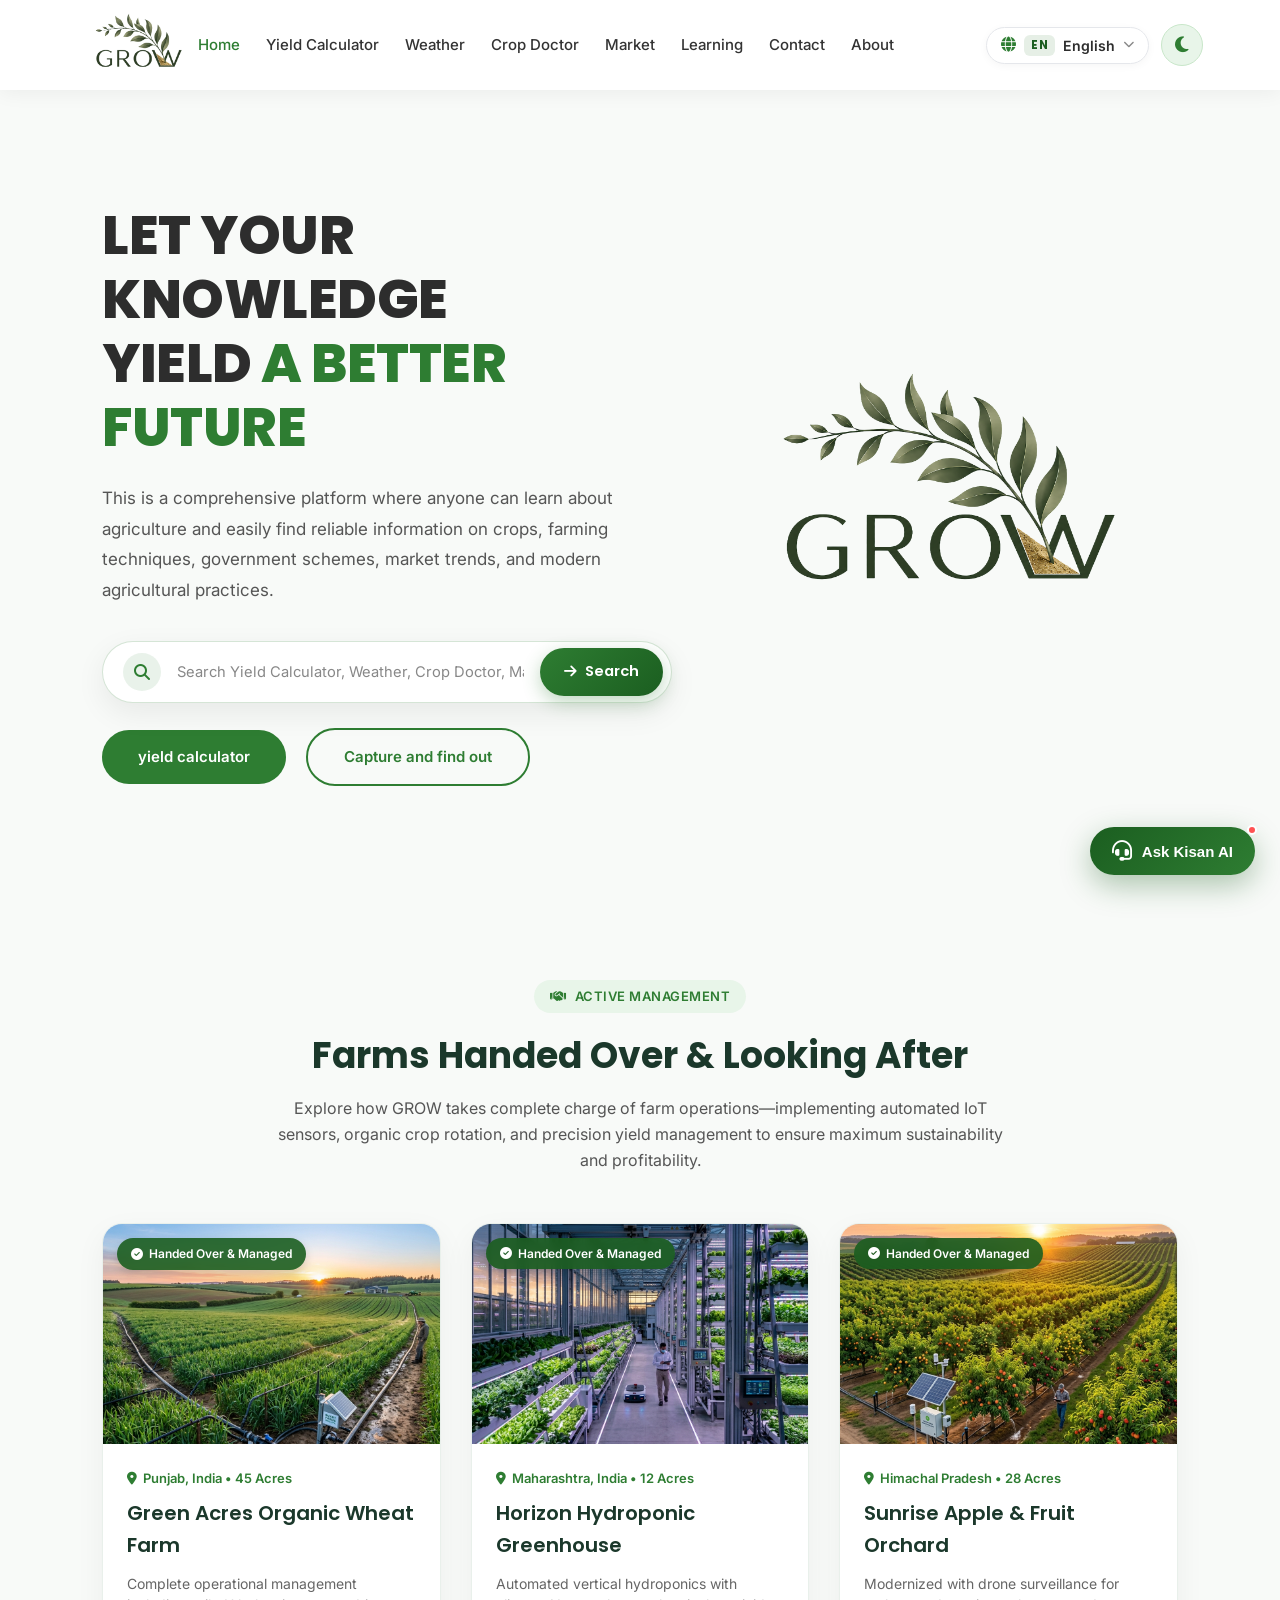
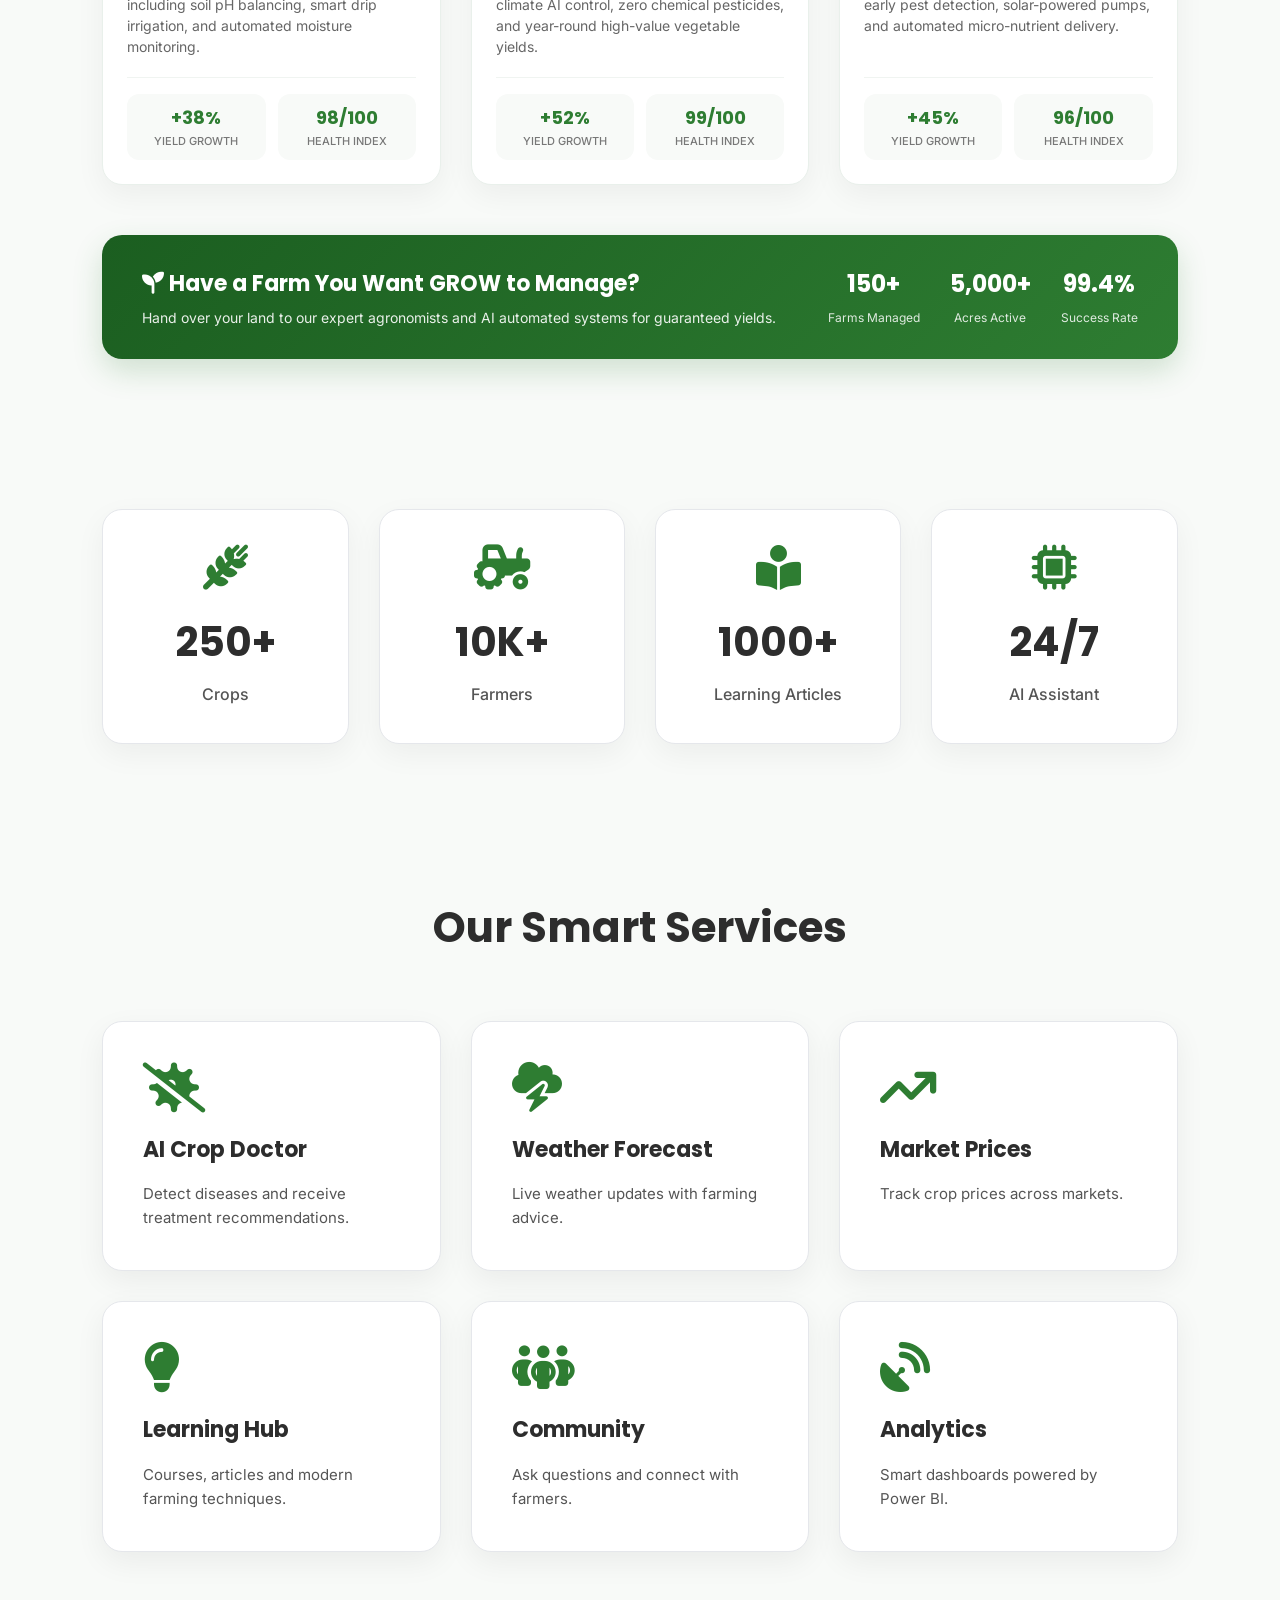
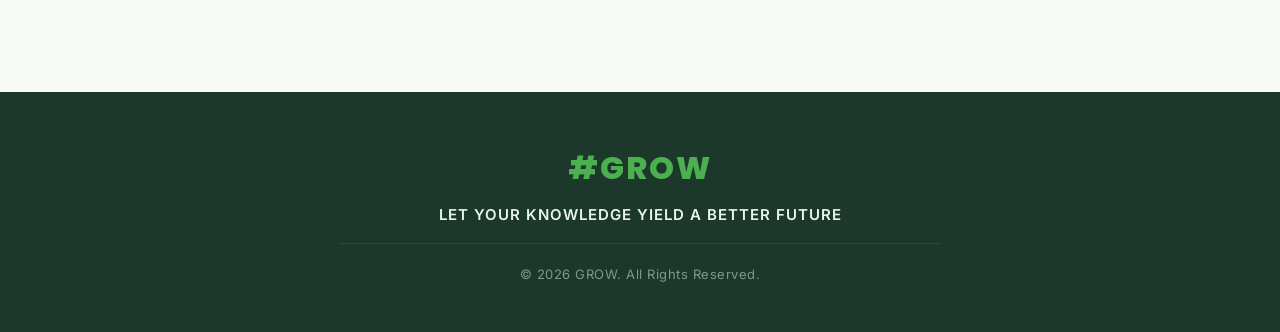
==== commit 2f9f1e44: "Add files via upload" ====
--- a/index.html
+++ b/index.html
@@ -56,9 +56,13 @@
                 </p>
 
                 <div class="search-box">
-                    <input type="text" placeholder="Search crops, diseases, fertilizers...">
+                    <div class="search-box-icon">
+                        <i class="fa-solid fa-magnifying-glass"></i>
+                    </div>
+                    <input type="text" placeholder="Search Yield Calculator, Weather, Crop Doctor, Mandi Prices, Learning...">
                     <button aria-label="Search">
-                        <i class="fa-solid fa-seedling"></i>
+                        <i class="fa-solid fa-arrow-right"></i>
+                        <span>Search</span>
                     </button>
                 </div>
 
@@ -265,7 +269,7 @@
     </main>
 
     <!-- Footer -->
-    <footer>
+    <footer class="notranslate" translate="no">
         <h3>#GROW</h3>
         <p>LET YOUR KNOWLEDGE YIELD A BETTER FUTURE</p>
         <p>© 2026 GROW. All Rights Reserved.</p>
--- a/style.css
+++ b/style.css
@@ -266,48 +266,178 @@
     max-width: 580px;
 }
 
-/* Search Box */
-
-.search-box {
+/* Search Box & Unified Search Bar System */
+
+.search-box,
+.market-search-bar,
+.weather-search-bar {
+    display: flex;
+    align-items: center;
+    gap: 12px;
+    background: #ffffff;
+    border-radius: var(--radius-pill);
+    padding: 6px 8px 6px 20px;
+    box-shadow: 0 10px 30px rgba(0, 0, 0, 0.07);
+    border: 1.5px solid rgba(46, 125, 50, 0.2);
+    transition: all 0.3s cubic-bezier(0.4, 0, 0.2, 1);
+    position: relative;
+    max-width: 640px;
     width: 100%;
-    max-width: 520px;
-    display: flex;
-    background: #ffffff;
-    border-radius: 50px;
-    padding: 4px 6px 4px 12px;
-    box-shadow: 0 5px 20px rgba(0, 0, 0, 0.06);
-    border: 1px solid #EAEAEA;
-    margin-bottom: 35px;
-    align-items: center;
-}
-
-.search-box input {
+    margin-bottom: 25px;
+}
+
+.search-box:focus-within,
+.market-search-bar:focus-within,
+.weather-search-bar:focus-within {
+    border-color: var(--primary-color);
+    box-shadow: 0 14px 38px rgba(46, 125, 50, 0.18);
+    transform: translateY(-2px);
+}
+
+.search-box-icon {
+    display: flex;
+    align-items: center;
+    justify-content: center;
+    width: 38px;
+    height: 38px;
+    border-radius: 50%;
+    background: rgba(46, 125, 50, 0.1);
+    color: var(--primary-color);
+    font-size: 1rem;
+    flex-shrink: 0;
+}
+
+.search-box input,
+.market-search-bar input,
+.weather-search-bar input {
     flex: 1;
-    padding: 16px 18px;
     border: none;
     outline: none;
-    font-size: 15px;
+    font-size: 0.95rem;
+    font-weight: 500;
+    font-family: 'Inter', sans-serif;
+    color: var(--text-primary);
     background: transparent;
-    color: #333333;
-}
-
-.search-box button {
-    width: 52px;
+    padding: 10px 4px;
+    min-width: 0;
+}
+
+.search-box input::placeholder,
+.market-search-bar input::placeholder,
+.weather-search-bar input::placeholder {
+    color: var(--text-muted);
+    font-weight: 400;
+    font-size: 0.92rem;
+}
+
+.search-box button,
+.market-search-bar button,
+.weather-search-bar button {
+    display: inline-flex;
+    align-items: center;
+    justify-content: center;
+    gap: 8px;
     height: 48px;
+    padding: 0 24px;
     border: none;
-    background: #2E7D32;
+    outline: none;
+    background: linear-gradient(135deg, #2E7D32 0%, #1B5E20 100%);
     color: #ffffff;
-    border-radius: 30px;
+    font-family: 'Poppins', sans-serif;
+    font-size: 0.92rem;
+    font-weight: 600;
+    border-radius: var(--radius-pill);
     cursor: pointer;
-    font-size: 16px;
-    transition: var(--transition);
-    display: flex;
-    align-items: center;
-    justify-content: center;
-}
-
-.search-box button:hover {
-    background: #1B5E20;
+    white-space: nowrap;
+    transition: all 0.3s cubic-bezier(0.4, 0, 0.2, 1);
+    box-shadow: 0 6px 18px rgba(46, 125, 50, 0.3);
+    flex-shrink: 0;
+}
+
+.search-box button:hover,
+.market-search-bar button:hover,
+.weather-search-bar button:hover {
+    background: linear-gradient(135deg, #388E3C 0%, #2E7D32 100%);
+    box-shadow: 0 8px 22px rgba(46, 125, 50, 0.45);
+    transform: scale(1.02);
+}
+
+.search-box button i,
+.market-search-bar button i,
+.weather-search-bar button i {
+    font-size: 0.9rem;
+}
+
+/* Mobile Responsive Search Bar Styling */
+@media (max-width: 640px) {
+    .search-box,
+    .market-search-bar,
+    .weather-search-bar {
+        padding: 5px 6px 5px 12px;
+        gap: 6px;
+        border-radius: 40px;
+        margin-bottom: 20px;
+    }
+
+    .search-box-icon {
+        width: 32px;
+        height: 32px;
+        font-size: 0.85rem;
+    }
+
+    .search-box input,
+    .market-search-bar input,
+    .weather-search-bar input {
+        font-size: 0.88rem;
+        padding: 6px 2px;
+    }
+
+    .search-box button,
+    .market-search-bar button,
+    .weather-search-bar button {
+        height: 42px;
+        padding: 0 16px;
+        font-size: 0.85rem;
+    }
+
+    .weather-search-bar .secondary-btn {
+        width: 42px !important;
+        height: 42px !important;
+        padding: 0 !important;
+        flex-shrink: 0 !important;
+        border-radius: 50px !important;
+        display: flex !important;
+        align-items: center !important;
+        justify-content: center !important;
+    }
+}
+
+@media (max-width: 420px) {
+    .search-box,
+    .market-search-bar,
+    .weather-search-bar {
+        padding: 4px 5px 4px 10px;
+        gap: 4px;
+    }
+
+    .search-box-icon {
+        width: 28px;
+        height: 28px;
+        font-size: 0.8rem;
+    }
+
+    .search-box button,
+    .market-search-bar button,
+    .weather-search-bar button {
+        padding: 0 12px;
+        font-size: 0.82rem;
+    }
+
+    .search-box button span,
+    .market-search-bar button span,
+    .weather-search-bar button span {
+        font-size: 0.8rem;
+    }
 }
 
 /* Buttons */
@@ -1173,10 +1303,10 @@
         flex-direction: column;
         justify-content: flex-start;
         align-items: stretch;
-        padding: 30px 24px 30px;
+        padding: 30px 24px 110px;
         box-shadow: -10px 0 40px rgba(0, 0, 0, 0.2);
         transition: right 0.4s cubic-bezier(0.16, 1, 0.3, 1);
-        z-index: 2000;
+        z-index: 2500;
         overflow-y: auto;
     }
 
@@ -1519,7 +1649,8 @@
     border-radius: 16px;
     box-shadow: 0 10px 30px rgba(0, 0, 0, 0.06);
     border: 1px solid #e2ece4;
-    margin-bottom: 20px;
+    margin-top: 15px;
+    margin-bottom: 25px;
 }
 
 .market-search-bar input {
@@ -1816,7 +1947,7 @@
     grid-template-columns: repeat(auto-fit, minmax(300px, 1fr));
     gap: 24px;
     margin-top: -55px;
-    margin-bottom: 35px;
+    margin-bottom: 50px;
     position: relative;
     z-index: 10;
 }
@@ -2523,3 +2654,1769 @@
         height: 500px;
     }
 }
+
+/* ==========================================
+   THEME TOGGLE BUTTON STYLING
+/* Header Actions Wrapper (Theme Toggle + Mobile Menu Button) */
+.nav-actions-wrapper {
+    display: flex;
+    align-items: center;
+    gap: 12px;
+    margin-left: auto;
+    z-index: 1005;
+}
+
+.theme-toggle-btn {
+    background: #E8F5E9;
+    color: #2E7D32;
+    border: 1px solid #C8E6C9;
+    width: 42px;
+    height: 42px;
+    border-radius: 50%;
+    display: flex;
+    align-items: center;
+    justify-content: center;
+    font-size: 18px;
+    cursor: pointer;
+    transition: all 0.3s cubic-bezier(0.175, 0.885, 0.32, 1.275);
+    flex-shrink: 0;
+}
+
+.theme-toggle-btn:hover {
+    background: #2E7D32;
+    color: #ffffff;
+    transform: scale(1.1) rotate(15deg);
+    border-color: #2E7D32;
+}
+
+body.dark-theme .theme-toggle-btn {
+    background: #2D3E34;
+    color: #FFD54F;
+    border-color: #3E5446;
+}
+
+body.dark-theme .theme-toggle-btn:hover {
+    background: #FFD54F;
+    color: #121915;
+    border-color: #FFD54F;
+}
+
+@media (max-width: 768px) {
+    .nav-actions-wrapper {
+        gap: 10px;
+    }
+    .theme-toggle-btn {
+        width: 40px;
+        height: 40px;
+        font-size: 17px;
+    }
+}
+
+/* ==========================================
+   GLOBAL DARK MODE SYSTEM
+========================================== */
+body.dark-theme {
+    --bg-color: #111813;
+    --card-bg: #1A241E;
+    --text-primary: #F0F5F1;
+    --text-secondary: #B0C4B5;
+    --text-muted: #7A9381;
+    --border-color: #2A3B30;
+    --primary-light: rgba(46, 125, 50, 0.22);
+    --shadow-sm: 0 4px 12px rgba(0, 0, 0, 0.4);
+    --shadow-md: 0 10px 30px rgba(0, 0, 0, 0.5);
+    --shadow-lg: 0 15px 40px rgba(0, 0, 0, 0.6);
+    background-color: var(--bg-color);
+    color: var(--text-primary);
+}
+
+/* Header Navbar in Dark Mode */
+body.dark-theme header {
+    background: #162019;
+    box-shadow: 0 4px 20px rgba(0, 0, 0, 0.4);
+    border-bottom: 1px solid #25362B;
+}
+
+/* Dark Mode Navigation & Mobile Drawer Overrides */
+body.dark-theme .mobile-menu-btn {
+    color: #F0F5F1;
+}
+
+body.dark-theme .nav-links {
+    background: #111813 !important;
+}
+
+body.dark-theme .mobile-menu-header-item {
+    border-bottom-color: #263529 !important;
+}
+
+body.dark-theme .mobile-menu-title {
+    color: #81C784 !important;
+}
+
+body.dark-theme .nav-close-btn {
+    background: rgba(239, 83, 80, 0.18) !important;
+    color: #EF5350 !important;
+    border: 1px solid rgba(239, 83, 80, 0.4) !important;
+    border-radius: 50px !important;
+    padding: 6px 14px !important;
+}
+
+body.dark-theme .nav-close-btn:hover {
+    background: #EF5350 !important;
+    color: #FFFFFF !important;
+}
+
+/* Desktop Navbar Links in Dark Mode */
+@media (min-width: 992px) {
+    body.dark-theme .nav-links a {
+        color: #D2E3D6;
+        background: transparent;
+        border: none;
+        box-shadow: none;
+    }
+
+    body.dark-theme .nav-links a:hover,
+    body.dark-theme .nav-links a.active {
+        color: #4CAF50 !important;
+        background: transparent !important;
+        border: none !important;
+        box-shadow: none !important;
+        font-weight: 700;
+    }
+}
+
+/* Mobile Drawer Curved Box Cards in Dark Mode */
+@media (max-width: 991px) {
+    body.dark-theme .nav-links a {
+        display: flex !important;
+        align-items: center !important;
+        justify-content: space-between !important;
+        padding: 14px 18px !important;
+        border-radius: 16px !important;
+        font-size: 15px !important;
+        font-weight: 600 !important;
+        color: #FFFFFF !important;
+        background: #1C281F !important;
+        border: 1.5px solid #324A37 !important;
+        transition: all 0.25s ease !important;
+        box-shadow: 0 4px 12px rgba(0, 0, 0, 0.35) !important;
+        margin-bottom: 2px !important;
+    }
+
+    body.dark-theme .nav-links a:hover,
+    body.dark-theme .nav-links a.active {
+        background: #25382A !important;
+        color: #81C784 !important;
+        border-color: #4CAF50 !important;
+        transform: translateX(-4px) !important;
+        box-shadow: 0 6px 16px rgba(76, 175, 80, 0.3) !important;
+    }
+
+    body.dark-theme .nav-links a::after {
+        content: '\f054';
+        font-family: 'Font Awesome 6 Free';
+        font-weight: 900;
+        font-size: 12px;
+        color: #81C784 !important;
+        opacity: 0.9 !important;
+    }
+}
+
+/* Cards & Content Containers in Dark Mode */
+body.dark-theme .crop-card,
+body.dark-theme .highlight-card,
+body.dark-theme .managed-farm-card,
+body.dark-theme .portal-card,
+body.dark-theme .scheme-card,
+body.dark-theme .weather-card,
+body.dark-theme .calc-box,
+body.dark-theme .modal-box,
+body.dark-theme .doctor-card,
+body.dark-theme .faq-item,
+body.dark-theme .crop-analysis-card,
+body.dark-theme .farm-metrics-bar,
+body.dark-theme .feature-card,
+body.dark-theme .stat-card,
+body.dark-theme .contact-card {
+    background: #1A241E;
+    border-color: #2A3B30;
+    color: #F0F5F1;
+}
+
+body.dark-theme .crop-title,
+body.dark-theme .card-title,
+body.dark-theme .highlight-title,
+body.dark-theme .portal-title,
+body.dark-theme h1, body.dark-theme h2, body.dark-theme h3, body.dark-theme h4 {
+    color: #F0F5F1;
+}
+
+body.dark-theme p, body.dark-theme span, body.dark-theme label {
+    color: var(--text-secondary);
+}
+
+/* Page Header & Hero Sections */
+body.dark-theme .page-header {
+    background: linear-gradient(135deg, #0D150F, #19271D);
+    border-bottom: 1px solid #233327;
+}
+
+body.dark-theme .hero {
+    background: linear-gradient(135deg, #0D150F, #18281D);
+}
+
+/* Inputs & Selects in Dark Mode */
+body.dark-theme input[type="text"],
+body.dark-theme input[type="number"],
+body.dark-theme select,
+body.dark-theme textarea,
+body.dark-theme .search-box input {
+    background: #141C16;
+    border-color: #2A3B30;
+    color: #F0F5F1;
+}
+
+body.dark-theme input:focus,
+body.dark-theme select:focus,
+body.dark-theme textarea:focus {
+    border-color: #4CAF50;
+}
+
+/* Badges & Pills */
+body.dark-theme .filter-btn {
+    background: #1E2B21 !important;
+    color: #E2EAE4 !important;
+    border: 1.5px solid #344B39 !important;
+    box-shadow: 0 4px 12px rgba(0, 0, 0, 0.25) !important;
+}
+
+body.dark-theme .filter-btn:hover,
+body.dark-theme .filter-btn.active {
+    background: #4CAF50 !important;
+    color: #0E1410 !important;
+    border-color: #4CAF50 !important;
+    box-shadow: 0 6px 16px rgba(76, 175, 80, 0.4) !important;
+}
+
+body.dark-theme .badge {
+    background: rgba(76, 175, 80, 0.18);
+    color: #81C784;
+}
+
+/* Tables in Dark Mode */
+body.dark-theme table {
+    background: #1A241E;
+    border-color: #2A3B30;
+}
+
+body.dark-theme th {
+    background: #141C16;
+    color: #81C784;
+    border-bottom-color: #2A3B30;
+}
+
+body.dark-theme td {
+    border-bottom-color: #25362B;
+    color: #D2E3D6;
+}
+
+/* External Link Buttons & Secondary Controls */
+body.dark-theme .external-link-btn {
+    background: #141C16;
+    color: #81C784;
+    border-color: #2A3B30;
+}
+
+body.dark-theme .external-link-btn:hover {
+    background: #2E7D32;
+    color: #ffffff;
+}
+
+/* Footer in Dark Mode */
+body.dark-theme footer {
+    background: #0B120C;
+    border-top: 1px solid #1C2B1F;
+}
+
+/* Chatbot in Dark Mode */
+body.dark-theme .grow-chat-modal {
+    background: #162019;
+    border-color: #2A3B30;
+}
+
+body.dark-theme .grow-chat-body {
+    background: #111813;
+}
+
+body.dark-theme .bot-msg .chat-msg-bubble {
+    background: #1A241E;
+    color: #F0F5F1;
+    border-color: #2A3B30;
+}
+
+body.dark-theme .grow-chat-footer {
+    background: #162019;
+    border-top-color: #2A3B30;
+}
+
+body.dark-theme .grow-chat-footer input {
+    background: #111813;
+    border-color: #2A3B30;
+    color: #F0F5F1;
+}
+
+body.dark-theme .chat-prompt-chip {
+    background: #1A241E;
+    border-color: #2A3B30;
+    color: #81C784;
+}
+
+/* ==========================================
+   HIGH-CONTRAST DARK MODE TEXT VISIBILITY OVERRIDES
+========================================== */
+/* Force visibility on elements with hardcoded dark green/black colors */
+body.dark-theme [style*="color: #1b382b"],
+body.dark-theme [style*="color:#1b382b"],
+body.dark-theme [style*="color: #1B5E20"],
+body.dark-theme [style*="color:#1B5E20"],
+body.dark-theme [style*="color: #2D2D2D"],
+body.dark-theme [style*="color:#2D2D2D"],
+body.dark-theme [style*="color: #333333"],
+body.dark-theme [style*="color:#333333"],
+body.dark-theme [style*="color: #444"],
+body.dark-theme [style*="color:#444"],
+body.dark-theme [style*="color: #555"],
+body.dark-theme [style*="color:#555"],
+body.dark-theme [style*="color: #666"],
+body.dark-theme [style*="color:#666"],
+body.dark-theme [style*="color: #2E7D32"],
+body.dark-theme [style*="color:#2E7D32"] {
+    color: #F0F5F1 !important;
+}
+
+body.dark-theme [style*="background: #ffffff"],
+body.dark-theme [style*="background:#ffffff"],
+body.dark-theme [style*="background: #fff"],
+body.dark-theme [style*="background:#fff"],
+body.dark-theme [style*="background: #f8faf8"],
+body.dark-theme [style*="background:#f8faf8"],
+body.dark-theme [style*="background: #f4f9f5"],
+body.dark-theme [style*="background:#f4f9f5"],
+body.dark-theme [style*="background: #E8F5E9"],
+body.dark-theme [style*="background:#E8F5E9"] {
+    background: #1A241E !important;
+    border-color: #2A3B30 !important;
+}
+
+/* ALL Sections & Main Content Background in Dark Mode */
+body.dark-theme main,
+body.dark-theme section,
+body.dark-theme .managed-farms,
+body.dark-theme .stats,
+body.dark-theme .services,
+body.dark-theme .features,
+body.dark-theme .about-section,
+body.dark-theme .contact-section,
+body.dark-theme .section-padding,
+body.dark-theme .container {
+    background-color: #111813 !important;
+    background: #111813 !important;
+    color: #F0F5F1 !important;
+}
+
+/* ALL Section Headers, Section Tags & Subtitles in Dark Mode */
+body.dark-theme .section-header h2,
+body.dark-theme .section-title h2,
+body.dark-theme .managed-farms h2,
+body.dark-theme .section-header h2 span,
+body.dark-theme h1, body.dark-theme h2, body.dark-theme h3, body.dark-theme h4 {
+    color: #F0F5F1 !important;
+}
+
+body.dark-theme .section-header p,
+body.dark-theme .section-header .subtitle,
+body.dark-theme .section-title p,
+body.dark-theme .managed-farms p.subtitle,
+body.dark-theme .hero p,
+body.dark-theme p, body.dark-theme span {
+    color: #B0C4B5 !important;
+}
+
+body.dark-theme .section-tag,
+body.dark-theme .section-header .section-tag {
+    background: #1A241E !important;
+    color: #81C784 !important;
+    border: 1px solid #2A3B30 !important;
+}
+
+/* ALL Card & Box Containers Dark Mode Background & Text Overrides */
+body.dark-theme .service-card,
+body.dark-theme .stat-card,
+body.dark-theme .farm-card,
+body.dark-theme .crop-card,
+body.dark-theme .highlight-card,
+body.dark-theme .managed-farm-card,
+body.dark-theme .portal-card,
+body.dark-theme .scheme-card,
+body.dark-theme .weather-card,
+body.dark-theme .calc-card,
+body.dark-theme .modal-box,
+body.dark-theme .doctor-card,
+body.dark-theme .faq-item,
+body.dark-theme .crop-analysis-card,
+body.dark-theme .farm-metrics-bar,
+body.dark-theme .feature-card,
+body.dark-theme .contact-card,
+body.dark-theme .search-box,
+body.dark-theme .team-card,
+body.dark-theme .commitment-item,
+body.dark-theme .forecast-card,
+body.dark-theme .hourly-item,
+body.dark-theme .detail-box,
+body.dark-theme .diagnosis-card,
+body.dark-theme .summary-banner {
+    background: #1A241E !important;
+    border-color: #2A3B30 !important;
+    color: #F0F5F1 !important;
+    box-shadow: 0 10px 30px rgba(0, 0, 0, 0.4) !important;
+}
+
+/* Explicitly remove background, border, and shadow from inner text wrappers to eliminate dark shading boxes around font */
+body.dark-theme .metric-card-label,
+body.dark-theme .metric-card-val,
+body.dark-theme .metric-card-sub,
+body.dark-theme .price-hero-box,
+body.dark-theme .price-hero-unit,
+body.dark-theme .modal-price-large,
+body.dark-theme .crop-title-group,
+body.dark-theme .crop-header-wrapper,
+body.dark-theme .advisor-content,
+body.dark-theme .advisor-icon {
+    background: transparent !important;
+    border: none !important;
+    box-shadow: none !important;
+}
+
+body.dark-theme .farm-info,
+body.dark-theme .farm-metrics {
+    background: #1A241E !important;
+    border-color: #2A3B30 !important;
+}
+
+body.dark-theme .farm-title {
+    color: #F0F5F1 !important;
+}
+
+body.dark-theme .farm-desc,
+body.dark-theme .farm-meta,
+body.dark-theme .metric-lbl {
+    color: #B0C4B5 !important;
+}
+
+body.dark-theme .metric-val {
+    color: #81C784 !important;
+}
+
+body.dark-theme .service-card i,
+body.dark-theme .stat-card i,
+body.dark-theme .feature-card i {
+    color: #4CAF50 !important;
+}
+
+body.dark-theme .service-card h3,
+body.dark-theme .stat-card h2,
+body.dark-theme .crop-title,
+body.dark-theme .highlight-title,
+body.dark-theme .portal-title,
+body.dark-theme .scheme-title {
+    color: #F0F5F1 !important;
+}
+
+body.dark-theme .service-card p,
+body.dark-theme .stat-card p,
+body.dark-theme .crop-content p {
+    color: #B0C4B5 !important;
+}
+
+/* Dark Mode Search Box, Placeholders & Input Text */
+body.dark-theme .search-box,
+body.dark-theme .market-search-bar {
+    background: #1A241E !important;
+    border-color: #2A3B30 !important;
+    box-shadow: 0 8px 25px rgba(0, 0, 0, 0.4) !important;
+}
+
+body.dark-theme .search-box input,
+body.dark-theme .market-search-bar input {
+    color: #FFFFFF !important;
+    background: transparent !important;
+}
+
+body.dark-theme input::placeholder,
+body.dark-theme textarea::placeholder,
+body.dark-theme .search-box input::placeholder,
+body.dark-theme .market-search-bar input::placeholder {
+    color: #A0B5A6 !important;
+    opacity: 1 !important;
+}
+
+/* Dark Mode Buttons High-Contrast Visibility */
+body.dark-theme .secondary-btn {
+    border-color: #66BB6A !important;
+    background: rgba(102, 187, 106, 0.15) !important;
+    color: #81C784 !important;
+    box-shadow: 0 4px 15px rgba(0, 0, 0, 0.2) !important;
+}
+
+body.dark-theme .secondary-btn:hover {
+    background: #4CAF50 !important;
+    color: #111813 !important;
+    border-color: #4CAF50 !important;
+}
+
+body.dark-theme .primary-btn {
+    background: #2E7D32 !important;
+    color: #FFFFFF !important;
+    box-shadow: 0 6px 20px rgba(46, 125, 50, 0.4) !important;
+}
+
+body.dark-theme .primary-btn:hover {
+    background: #388E3C !important;
+}
+
+/* Weather Page & City Chips Dark Mode Fixes */
+body.dark-theme .city-chip {
+    background: #1A241E !important;
+    border: 1px solid #2A3B30 !important;
+    color: #81C784 !important;
+}
+
+body.dark-theme .city-chip:hover,
+body.dark-theme .city-chip.active {
+    background: #2E7D32 !important;
+    color: #FFFFFF !important;
+    border-color: #2E7D32 !important;
+}
+
+body.dark-theme .weather-current-card {
+    background: linear-gradient(135deg, #142018, #1E2D23) !important;
+    border: 1px solid #2A3B30 !important;
+    box-shadow: 0 15px 40px rgba(0, 0, 0, 0.4) !important;
+}
+
+body.dark-theme .weather-detail-item {
+    background: rgba(255, 255, 255, 0.08) !important;
+    border: 1px solid rgba(255, 255, 255, 0.12) !important;
+    color: #FFFFFF !important;
+}
+
+body.dark-theme .weather-detail-item div div {
+    color: #B0C4B5 !important;
+    opacity: 1 !important;
+}
+
+body.dark-theme .weather-detail-item strong {
+    color: #FFFFFF !important;
+    font-size: 16px !important;
+}
+
+body.dark-theme #w-location {
+    background: rgba(255, 255, 255, 0.18) !important;
+    color: #FFFFFF !important;
+}
+
+body.dark-theme .temp-large,
+body.dark-theme #w-condition,
+body.dark-theme #w-temp {
+    color: #FFFFFF !important;
+}
+
+body.dark-theme #w-updated {
+    color: #B0C4B5 !important;
+}
+
+/* Crop Doctor Page Dark Mode Fixes */
+body.dark-theme .upload-panel,
+body.dark-theme .results-panel,
+body.dark-theme .doctor-layout > div {
+    background: #1A241E !important;
+    border-color: #2A3B30 !important;
+    box-shadow: 0 10px 40px rgba(0, 0, 0, 0.4) !important;
+}
+
+body.dark-theme .drop-zone {
+    background: #141C16 !important;
+    border: 2.5px dashed #2E7D32 !important;
+}
+
+body.dark-theme .drop-zone:hover,
+body.dark-theme .drop-zone.drag-over {
+    background: #1E2D23 !important;
+    border-color: #4CAF50 !important;
+}
+
+body.dark-theme .drop-zone h4 {
+    color: #FFFFFF !important;
+}
+
+body.dark-theme .drop-zone p {
+    color: #A0B5A6 !important;
+}
+
+body.dark-theme .step-label {
+    color: #81C784 !important;
+}
+
+body.dark-theme .capture-btn {
+    background: #141C16 !important;
+    border-color: #2A3B30 !important;
+    color: #81C784 !important;
+}
+
+body.dark-theme .capture-btn:hover {
+    background: #2E7D32 !important;
+    color: #FFFFFF !important;
+    border-color: #2E7D32 !important;
+}
+
+body.dark-theme .symptom-tag,
+body.dark-theme .symptom-chip,
+body.dark-theme .sym-tag {
+    background: #141C16 !important;
+    border: 1.5px solid #2A3B30 !important;
+    color: #81C784 !important;
+}
+
+body.dark-theme .symptom-tag:hover,
+body.dark-theme .symptom-tag.selected,
+body.dark-theme .symptom-chip.active,
+body.dark-theme .sym-tag:hover,
+body.dark-theme .sym-tag.selected {
+    background: #2E7D32 !important;
+    color: #FFFFFF !important;
+    border-color: #2E7D32 !important;
+}
+
+body.dark-theme select option {
+    background: #1A241E !important;
+    color: #F0F5F1 !important;
+}
+
+/* Market Page & Crop Chips Dark Mode Fixes */
+body.dark-theme .crop-chip {
+    background: #1A241E !important;
+    border: 1.5px solid #2A3B30 !important;
+    color: #81C784 !important;
+}
+
+body.dark-theme .crop-chip:hover,
+body.dark-theme .crop-chip.active {
+    background: #2E7D32 !important;
+    color: #FFFFFF !important;
+    border-color: #2E7D32 !important;
+}
+
+body.dark-theme .highlight-card {
+    background: #1A241E !important;
+    border-color: #2A3B30 !important;
+}
+
+body.dark-theme .highlight-body h3,
+body.dark-theme .highlight-amount {
+    color: #FFFFFF !important;
+}
+
+body.dark-theme .highlight-price-val {
+    color: #81C784 !important;
+}
+
+body.dark-theme .highlight-price-unit,
+body.dark-theme .highlight-unit,
+body.dark-theme .highlight-footer-meta {
+    color: #B0C4B5 !important;
+}
+
+body.dark-theme .gain-card .highlight-badge-tag {
+    background: rgba(46, 125, 50, 0.25) !important;
+    color: #81C784 !important;
+    border: 1px solid rgba(76, 175, 80, 0.4) !important;
+}
+
+body.dark-theme .drop-card .highlight-badge-tag {
+    background: rgba(211, 47, 47, 0.25) !important;
+    color: #FF8A80 !important;
+    border: 1px solid rgba(255, 82, 82, 0.4) !important;
+}
+
+body.dark-theme .volume-card .highlight-badge-tag {
+    background: rgba(245, 124, 0, 0.25) !important;
+    color: #FFB74D !important;
+    border: 1px solid rgba(255, 183, 77, 0.4) !important;
+}
+
+body.dark-theme .gain-card .highlight-icon-circle {
+    background: rgba(46, 125, 50, 0.3) !important;
+    color: #81C784 !important;
+    border: 1px solid rgba(76, 175, 80, 0.3) !important;
+}
+
+body.dark-theme .drop-card .highlight-icon-circle {
+    background: rgba(211, 47, 47, 0.3) !important;
+    color: #FF8A80 !important;
+    border: 1px solid rgba(255, 82, 82, 0.3) !important;
+}
+
+body.dark-theme .volume-card .highlight-icon-circle {
+    background: rgba(245, 124, 0, 0.3) !important;
+    color: #FFB74D !important;
+    border: 1px solid rgba(255, 183, 77, 0.3) !important;
+}
+
+body.dark-theme .stat-pill,
+body.dark-theme .stat-pill.gain {
+    background: rgba(46, 125, 50, 0.25) !important;
+    color: #81C784 !important;
+    border: 1px solid rgba(76, 175, 80, 0.3) !important;
+}
+
+body.dark-theme .stat-pill.drop {
+    background: rgba(211, 47, 47, 0.25) !important;
+    color: #FF8A80 !important;
+    border: 1px solid rgba(255, 82, 82, 0.3) !important;
+}
+
+body.dark-theme .stat-pill.volume {
+    background: rgba(245, 124, 0, 0.25) !important;
+    color: #FFB74D !important;
+    border: 1px solid rgba(255, 183, 77, 0.3) !important;
+}
+
+/* Crop Analysis Dashboard Dark Mode Overrides */
+body.dark-theme .modal-price-large {
+    color: #81C784 !important;
+}
+
+body.dark-theme .price-hero-unit,
+body.dark-theme .crop-title-group div,
+body.dark-theme .metric-card-sub,
+body.dark-theme .trend-bar-label {
+    color: #B0C4B5 !important;
+}
+
+body.dark-theme .metric-card {
+    background: #141C16 !important;
+    border: 1px solid #2A3B30 !important;
+    box-shadow: none !important;
+}
+
+body.dark-theme .metric-card-label {
+    color: #81C784 !important;
+}
+
+body.dark-theme .metric-card-val {
+    color: #FFFFFF !important;
+}
+
+body.dark-theme .trend-section-box {
+    background: #141C16 !important;
+    border: 1px solid #2A3B30 !important;
+}
+
+body.dark-theme .trend-section-box h4 {
+    color: #FFFFFF !important;
+}
+
+body.dark-theme .trend-bar-tooltip {
+    background: #1A241E !important;
+    color: #81C784 !important;
+    border: 1px solid #2A3B30 !important;
+    box-shadow: 0 4px 10px rgba(0, 0, 0, 0.4) !important;
+}
+
+body.dark-theme .advisor-box {
+    background: linear-gradient(135deg, #142018, #1E2D23) !important;
+    border-left: 5px solid #4CAF50 !important;
+    border-top: 1px solid #2A3B30 !important;
+    border-right: 1px solid #2A3B30 !important;
+    border-bottom: 1px solid #2A3B30 !important;
+}
+
+body.dark-theme .advisor-content h4 {
+    color: #FFFFFF !important;
+}
+
+body.dark-theme .advisor-content p {
+    color: #D2E3D6 !important;
+}
+
+body.dark-theme .crop-category-badge {
+    background: #141C16 !important;
+    border: 1px solid #2A3B30 !important;
+    color: #81C784 !important;
+}
+
+/* Mandi Table Variety & Modal Rate Styling */
+.variety-badge {
+    background: #eef7f0;
+    color: #2E7D32;
+    padding: 3px 10px;
+    border-radius: 8px;
+    font-size: 12px;
+    font-weight: 600;
+    display: inline-block;
+}
+
+.mandi-modal-rate {
+    font-family: 'Poppins', sans-serif;
+    font-size: 17px;
+    font-weight: 700;
+    color: #1b382b;
+}
+
+body.dark-theme .variety-badge {
+    background: #141C16 !important;
+    color: #81C784 !important;
+    border: 1px solid #2A3B30 !important;
+}
+
+body.dark-theme .mandi-modal-rate {
+    color: #81C784 !important;
+}
+
+body.dark-theme .market-table-container {
+    background: #1A241E !important;
+    border: 1px solid #2A3B30 !important;
+}
+
+body.dark-theme .market-table th {
+    background: #141C16 !important;
+    color: #81C784 !important;
+    border-bottom: 2px solid #2A3B30 !important;
+}
+
+body.dark-theme .market-table td {
+    color: #F0F5F1 !important;
+    border-bottom: 1px solid #25362B !important;
+}
+
+body.dark-theme .market-table td strong {
+    color: #FFFFFF !important;
+}
+
+body.dark-theme .market-table tbody tr:hover {
+    background: #1E2D23 !important;
+}
+
+body.dark-theme .price-change-pill.price-up,
+body.dark-theme .price-up {
+    background: rgba(46, 125, 50, 0.25) !important;
+    color: #81C784 !important;
+    border: 1px solid rgba(76, 175, 80, 0.3) !important;
+}
+
+body.dark-theme .price-change-pill.price-down,
+body.dark-theme .price-down {
+    background: rgba(211, 47, 47, 0.25) !important;
+    color: #FF8A80 !important;
+    border: 1px solid rgba(255, 82, 82, 0.3) !important;
+}
+
+/* Learning Hub & Schemes Top Banner Image Placeholder Dark Mode Fixes */
+body.dark-theme .crop-image-placeholder {
+    background: #141C16 !important;
+    border-bottom: 1px solid #2A3B30 !important;
+    color: #81C784 !important;
+}
+
+body.dark-theme .crop-image-placeholder i {
+    color: #81C784 !important;
+}
+
+body.dark-theme .crop-card {
+    background: #1A241E !important;
+    border: 1px solid #2A3B30 !important;
+    box-shadow: 0 10px 30px rgba(0, 0, 0, 0.4) !important;
+}
+
+body.dark-theme .crop-tag {
+    color: #81C784 !important;
+    background: #141C16 !important;
+    border: 1px solid #2A3B30 !important;
+}
+
+body.dark-theme .crop-title {
+    color: #FFFFFF !important;
+}
+
+body.dark-theme .crop-content p {
+    color: #B0C4B5 !important;
+}
+
+body.dark-theme #article-modal-body .badge {
+    background: #141C16 !important;
+    color: #81C784 !important;
+    border: 1px solid #2A3B30 !important;
+}
+
+/* Contact Page Icon Circle & Link Styling */
+.contact-icon-circle {
+    width: 54px;
+    height: 54px;
+    border-radius: 50%;
+    display: flex;
+    align-items: center;
+    justify-content: center;
+    margin: 0 auto 16px;
+    font-size: 22px;
+    transition: all 0.25s ease;
+}
+
+.phone-circle { background: #E8F5E9; color: #2E7D32; }
+.wa-circle { background: #E8F5E9; color: #2E7D32; }
+.mail-circle { background: #E3F2FD; color: #1565C0; }
+
+.contact-link-val {
+    font-size: 18px;
+    font-weight: 700;
+    color: #2E7D32;
+    text-decoration: none;
+    transition: color 0.25s ease;
+}
+
+body.dark-theme .contact-icon-circle.phone-circle,
+body.dark-theme .contact-icon-circle.wa-circle {
+    background: rgba(46, 125, 50, 0.25) !important;
+    color: #81C784 !important;
+    border: 1px solid rgba(76, 175, 80, 0.3) !important;
+}
+
+body.dark-theme .contact-icon-circle.mail-circle {
+    background: rgba(33, 150, 243, 0.25) !important;
+    color: #90CAF9 !important;
+    border: 1px solid rgba(144, 202, 249, 0.3) !important;
+}
+
+body.dark-theme .contact-link-val {
+    color: #81C784 !important;
+}
+
+body.dark-theme .contact-link-val.mail-link {
+    color: #90CAF9 !important;
+}
+
+/* ALL Form Controls, Inputs, Selects, Textareas & Autofill in Dark Mode */
+body.dark-theme input,
+body.dark-theme textarea,
+body.dark-theme select,
+body.dark-theme .form-control,
+body.dark-theme input[type="text"],
+body.dark-theme input[type="tel"],
+body.dark-theme input[type="email"],
+body.dark-theme input[type="number"],
+body.dark-theme input[type="search"] {
+    background-color: #141C16 !important;
+    background: #141C16 !important;
+    border: 1px solid #2A3B30 !important;
+    color: #FFFFFF !important;
+}
+
+body.dark-theme input:-webkit-autofill,
+body.dark-theme input:-webkit-autofill:hover,
+body.dark-theme input:-webkit-autofill:focus,
+body.dark-theme textarea:-webkit-autofill,
+body.dark-theme select:-webkit-autofill {
+    -webkit-text-fill-color: #FFFFFF !important;
+    -webkit-box-shadow: 0 0 0px 1000px #141C16 inset !important;
+    transition: background-color 5000s ease-in-out 0s !important;
+}
+
+body.dark-theme input:focus,
+body.dark-theme textarea:focus,
+body.dark-theme select:focus,
+body.dark-theme .form-control:focus {
+    border-color: #4CAF50 !important;
+    background-color: #1E2D23 !important;
+    box-shadow: 0 0 0 3px rgba(76, 175, 80, 0.25) !important;
+}
+
+/* All Form Labels in Dark Mode */
+body.dark-theme label,
+body.dark-theme .form-group label {
+    color: #81C784 !important;
+    font-weight: 600 !important;
+}
+
+/* Farm Cards & Metric Boxes Dark Mode Fixes */
+body.dark-theme .farm-card {
+    background: #1A241E !important;
+    border: 1px solid #2A3B30 !important;
+    box-shadow: 0 10px 30px rgba(0, 0, 0, 0.4) !important;
+}
+
+body.dark-theme .farm-info {
+    background: #1A241E !important;
+}
+
+body.dark-theme .farm-meta {
+    color: #81C784 !important;
+    font-weight: 600 !important;
+}
+
+body.dark-theme .farm-title {
+    color: #FFFFFF !important;
+}
+
+body.dark-theme .farm-desc {
+    color: #B0C4B5 !important;
+}
+
+body.dark-theme .farm-metrics {
+    border-top: 1px solid #25362B !important;
+}
+
+body.dark-theme .metric-box {
+    background: #141C16 !important;
+    border: 1px solid #2A3B30 !important;
+}
+
+body.dark-theme .metric-val {
+    color: #81C784 !important;
+}
+
+body.dark-theme .metric-lbl {
+    color: #B0C4B5 !important;
+    font-weight: 600 !important;
+}
+
+/* Complete Dark Mode Search Bar & Secondary Button System */
+body.dark-theme .search-box,
+body.dark-theme .market-search-bar,
+body.dark-theme .weather-search-bar {
+    background: #141D16 !important;
+    background-color: #141D16 !important;
+    border: 1.5px solid #2D4433 !important;
+    box-shadow: 0 10px 30px rgba(0, 0, 0, 0.5) !important;
+}
+
+body.dark-theme .search-box:focus-within,
+body.dark-theme .market-search-bar:focus-within,
+body.dark-theme .weather-search-bar:focus-within {
+    border-color: #4CAF50 !important;
+    box-shadow: 0 12px 35px rgba(76, 175, 80, 0.3) !important;
+}
+
+body.dark-theme .search-box-icon {
+    background: rgba(76, 175, 80, 0.2) !important;
+    color: #81C784 !important;
+}
+
+body.dark-theme .search-box input,
+body.dark-theme .market-search-bar input,
+body.dark-theme .weather-search-bar input {
+    background: transparent !important;
+    background-color: transparent !important;
+    color: #FFFFFF !important;
+    border: none !important;
+    outline: none !important;
+    box-shadow: none !important;
+}
+
+body.dark-theme .search-box input::placeholder,
+body.dark-theme .market-search-bar input::placeholder,
+body.dark-theme .weather-search-bar input::placeholder {
+    color: #92A897 !important;
+    opacity: 1 !important;
+}
+
+body.dark-theme .search-box button,
+body.dark-theme .market-search-bar button,
+body.dark-theme .weather-search-bar button {
+    background: linear-gradient(135deg, #4CAF50 0%, #2E7D32 100%) !important;
+    color: #0E1410 !important;
+    font-weight: 700 !important;
+    box-shadow: 0 6px 18px rgba(76, 175, 80, 0.4) !important;
+}
+
+body.dark-theme .search-box button:hover,
+body.dark-theme .market-search-bar button:hover,
+body.dark-theme .weather-search-bar button:hover {
+    background: linear-gradient(135deg, #66BB6A 0%, #388E3C 100%) !important;
+    color: #000000 !important;
+    box-shadow: 0 8px 22px rgba(76, 175, 80, 0.6) !important;
+}
+
+body.dark-theme .secondary-btn,
+body.dark-theme .weather-search-bar .secondary-btn,
+body.dark-theme .search-box .secondary-btn,
+body.dark-theme .market-search-bar .secondary-btn {
+    background: #1E2D22 !important;
+    border: 1.5px solid #344B39 !important;
+    color: #81C784 !important;
+    box-shadow: 0 4px 12px rgba(0, 0, 0, 0.3) !important;
+}
+
+body.dark-theme .secondary-btn:hover,
+body.dark-theme .weather-search-bar .secondary-btn:hover,
+body.dark-theme .search-box .secondary-btn:hover,
+body.dark-theme .market-search-bar .secondary-btn:hover {
+    background: #4CAF50 !important;
+    color: #0E1410 !important;
+    border-color: #4CAF50 !important;
+}
+
+/* Quick City & Crop Chips in Dark Mode */
+body.dark-theme .weather-quick-chips .chip,
+body.dark-theme .quick-crop-tags .chip,
+body.dark-theme .search-suggestions-chips .search-chip {
+    background: #1C281F !important;
+    border: 1.5px solid #324A37 !important;
+    color: #81C784 !important;
+    box-shadow: 0 4px 10px rgba(0, 0, 0, 0.3) !important;
+}
+
+body.dark-theme .weather-quick-chips .chip:hover,
+body.dark-theme .quick-crop-tags .chip:hover,
+body.dark-theme .search-suggestions-chips .search-chip:hover {
+    background: #4CAF50 !important;
+    color: #0E1410 !important;
+    border-color: #4CAF50 !important;
+    box-shadow: 0 6px 16px rgba(76, 175, 80, 0.4) !important;
+}
+
+
+/* ==========================================
+   GOOGLE TRANSLATE OVERRIDES & CLEANUP
+========================================== */
+iframe.skiptranslate,
+iframe.goog-te-banner-frame,
+.goog-te-banner-frame,
+.goog-te-balloon-frame,
+#goog-gt-tt,
+.VIpgJd-Z44Wfd-O22pSp,
+.VIpgJd-Z44Wfd-a91sl-OJu2lb,
+.goog-te-spinner-pos,
+.goog-te-spinner,
+.goog-tooltip,
+.goog-tooltip:hover {
+    display: none !important;
+    visibility: hidden !important;
+    opacity: 0 !important;
+    pointer-events: none !important;
+    width: 0 !important;
+    height: 0 !important;
+    position: absolute !important;
+    top: -9999px !important;
+    left: -9999px !important;
+}
+
+body {
+    top: 0px !important;
+    position: static !important;
+    margin-top: 0px !important;
+}
+
+#google_translate_element {
+    display: none !important;
+    visibility: hidden !important;
+}
+
+.skiptranslate {
+    font-size: 0 !important;
+}
+
+.skiptranslate * {
+    font-size: initial;
+}
+
+/* ==========================================
+   GROW CUSTOM LANGUAGE SWITCHER WIDGET
+========================================== */
+.lang-switcher-container {
+    position: relative;
+    display: flex;
+    align-items: center;
+    margin-left: 10px;
+}
+
+.lang-switcher-btn {
+    display: flex;
+    align-items: center;
+    gap: 8px;
+    background: #FFFFFF;
+    color: var(--text-primary);
+    border: 1.5px solid var(--border-color);
+    padding: 7px 14px;
+    border-radius: var(--radius-pill);
+    font-family: 'Inter', sans-serif;
+    font-size: 0.88rem;
+    font-weight: 600;
+    cursor: pointer;
+    transition: var(--transition);
+    user-select: none;
+    box-shadow: var(--shadow-sm);
+}
+
+.lang-switcher-btn:hover,
+.lang-switcher-btn.active,
+.lang-switcher-container.open .lang-switcher-btn {
+    background: rgba(46, 125, 50, 0.08);
+    color: var(--primary-color);
+    border-color: var(--primary-color);
+    box-shadow: 0 4px 12px rgba(46, 125, 50, 0.15);
+}
+
+.lang-switcher-btn .lang-icon {
+    font-size: 0.95rem;
+    color: var(--primary-color);
+}
+
+.lang-code-badge {
+    background: rgba(46, 125, 50, 0.12);
+    color: var(--primary-dark);
+    font-size: 0.72rem;
+    font-weight: 700;
+    padding: 2px 7px;
+    border-radius: 6px;
+    font-family: 'Poppins', sans-serif;
+    letter-spacing: 0.5px;
+    text-transform: uppercase;
+}
+
+.lang-switcher-btn .lang-current-name {
+    font-weight: 600;
+}
+
+.lang-switcher-btn .lang-arrow {
+    font-size: 0.7rem;
+    color: var(--text-muted);
+    transition: transform 0.3s ease;
+}
+
+.lang-switcher-container.open .lang-arrow {
+    transform: rotate(180deg);
+}
+
+/* Dropdown Menu */
+.lang-dropdown-menu {
+    position: absolute;
+    top: calc(100% + 12px);
+    right: 0;
+    width: 300px;
+    background: #ffffff;
+    border-radius: var(--radius-md);
+    box-shadow: 0 20px 45px rgba(0, 0, 0, 0.18);
+    border: 1px solid rgba(0, 0, 0, 0.08);
+    padding: 14px;
+    opacity: 0;
+    visibility: hidden;
+    transform: translateY(-10px) scale(0.98);
+    transition: all 0.25s cubic-bezier(0.4, 0, 0.2, 1);
+    z-index: 1200;
+    max-height: 440px;
+    display: flex;
+    flex-direction: column;
+}
+
+.lang-switcher-container.open .lang-dropdown-menu {
+    opacity: 1;
+    visibility: visible;
+    transform: translateY(0) scale(1);
+}
+
+/* Header & Search inside Menu */
+.lang-dropdown-header {
+    display: flex;
+    align-items: center;
+    justify-content: space-between;
+    padding-bottom: 10px;
+    border-bottom: 1px solid var(--border-color);
+    font-size: 0.82rem;
+    font-weight: 700;
+    color: var(--primary-dark);
+    text-transform: uppercase;
+    letter-spacing: 0.6px;
+}
+
+.lang-dropdown-header i {
+    font-size: 1rem;
+    color: var(--primary-color);
+}
+
+.lang-search-wrapper {
+    position: relative;
+    margin: 12px 0 8px 0;
+}
+
+.lang-search-wrapper i {
+    position: absolute;
+    left: 12px;
+    top: 50%;
+    transform: translateY(-50%);
+    color: var(--text-muted);
+    font-size: 0.85rem;
+}
+
+.lang-search-input {
+    width: 100%;
+    padding: 8px 12px 8px 34px;
+    border: 1px solid var(--border-color);
+    border-radius: 10px;
+    font-size: 0.85rem;
+    outline: none;
+    transition: var(--transition);
+    background: var(--bg-color);
+    color: var(--text-primary);
+}
+
+.lang-search-input:focus {
+    border-color: var(--primary-color);
+    background: #ffffff;
+    box-shadow: 0 0 0 3px rgba(46, 125, 50, 0.12);
+}
+
+/* Language Items List */
+.lang-list {
+    overflow-y: auto;
+    max-height: 290px;
+    padding-right: 4px;
+}
+
+.lang-list::-webkit-scrollbar {
+    width: 5px;
+}
+.lang-list::-webkit-scrollbar-track {
+    background: rgba(0, 0, 0, 0.03);
+    border-radius: 4px;
+}
+.lang-list::-webkit-scrollbar-thumb {
+    background: rgba(46, 125, 50, 0.3);
+    border-radius: 4px;
+}
+
+.lang-category-title {
+    font-size: 0.7rem;
+    font-weight: 700;
+    color: var(--text-muted);
+    text-transform: uppercase;
+    margin: 10px 0 4px 6px;
+    letter-spacing: 0.5px;
+}
+
+.lang-option {
+    display: flex;
+    align-items: center;
+    justify-content: space-between;
+    padding: 9px 12px;
+    border-radius: 10px;
+    cursor: pointer;
+    transition: var(--transition);
+    font-size: 0.88rem;
+    color: var(--text-primary);
+    text-decoration: none;
+    margin-bottom: 2px;
+}
+
+.lang-option:hover {
+    background: rgba(46, 125, 50, 0.08);
+    color: var(--primary-color);
+}
+
+.lang-option.selected {
+    background: rgba(46, 125, 50, 0.14);
+    font-weight: 700;
+    color: var(--primary-dark);
+}
+
+.lang-option-left {
+    display: flex;
+    align-items: center;
+    gap: 10px;
+}
+
+.lang-name-native {
+    font-weight: 600;
+}
+
+.lang-name-en {
+    font-size: 0.78rem;
+    color: var(--text-muted);
+    margin-left: 4px;
+}
+
+.lang-check {
+    color: var(--primary-color);
+    font-size: 0.85rem;
+    display: none;
+}
+
+.lang-option.selected .lang-check {
+    display: inline-block;
+}
+
+/* Dark Theme Compatibility for Language Switcher */
+body.dark-theme .lang-switcher-btn {
+    background: #1B261D !important;
+    color: #E2EAE4 !important;
+    border-color: #2D3E31 !important;
+}
+
+body.dark-theme .lang-code-badge {
+    background: rgba(76, 175, 80, 0.25) !important;
+    color: #81C784 !important;
+}
+
+body.dark-theme .lang-switcher-btn:hover,
+body.dark-theme .lang-switcher-btn.active,
+body.dark-theme .lang-switcher-container.open .lang-switcher-btn {
+    background: rgba(76, 175, 80, 0.2) !important;
+    color: #81C784 !important;
+    border-color: #4CAF50 !important;
+}
+
+body.dark-theme .lang-dropdown-menu {
+    background: #18221B !important;
+    border-color: #2D3E31 !important;
+    box-shadow: 0 20px 45px rgba(0, 0, 0, 0.7) !important;
+}
+
+body.dark-theme .lang-dropdown-header {
+    color: #81C784 !important;
+    border-bottom-color: #2D3E31 !important;
+}
+
+body.dark-theme .lang-search-input {
+    background: #111813 !important;
+    border-color: #2D3E31 !important;
+    color: #FFFFFF !important;
+}
+
+body.dark-theme .lang-option {
+    color: #E2EAE4 !important;
+}
+
+body.dark-theme .lang-option:hover {
+    background: rgba(76, 175, 80, 0.18) !important;
+    color: #81C784 !important;
+}
+
+body.dark-theme .lang-option.selected {
+    background: rgba(76, 175, 80, 0.28) !important;
+    color: #A5D6A7 !important;
+}
+
+body.dark-theme .lang-name-en {
+    color: #92A697 !important;
+}
+
+/* Mobile Navigation language integration */
+.mobile-lang-section {
+    display: none;
+    padding: 14px 16px;
+    border-top: 1px solid var(--border-color);
+    margin-top: 12px;
+}
+
+@media (max-width: 991px) {
+    .mobile-lang-section {
+        display: block !important;
+    }
+}
+
+body.dark-theme .mobile-lang-section {
+    border-top-color: #2D3E31 !important;
+}
+
+.mobile-lang-title {
+    font-size: 0.8rem;
+    font-weight: 700;
+    color: var(--text-muted);
+    text-transform: uppercase;
+    margin-bottom: 10px;
+    display: flex;
+    align-items: center;
+    gap: 6px;
+}
+
+.mobile-lang-grid {
+    display: grid;
+    grid-template-columns: repeat(2, 1fr);
+    gap: 8px;
+}
+
+.mobile-lang-chip {
+    display: flex;
+    align-items: center;
+    gap: 8px;
+    padding: 8px 12px;
+    border-radius: 10px;
+    background: rgba(0, 0, 0, 0.03);
+    border: 1px solid var(--border-color);
+    font-size: 0.84rem;
+    font-weight: 600;
+    cursor: pointer;
+    color: var(--text-primary);
+}
+
+.mobile-lang-chip.selected {
+    background: var(--primary-color);
+    color: #ffffff;
+    border-color: var(--primary-color);
+}
+
+.mobile-lang-chip.selected .lang-code-badge {
+    background: rgba(255, 255, 255, 0.25);
+    color: #ffffff;
+}
+
+body.dark-theme .mobile-lang-chip {
+    background: #1E2B21 !important;
+    border: 1.5px solid #344B39 !important;
+    color: #E2EAE4 !important;
+    box-shadow: 0 4px 12px rgba(0, 0, 0, 0.35) !important;
+}
+
+body.dark-theme .mobile-lang-chip:hover {
+    border-color: #4CAF50 !important;
+    background: #25382A !important;
+}
+
+body.dark-theme .mobile-lang-chip.selected {
+    background: #4CAF50 !important;
+    color: #0E1410 !important;
+    border-color: #4CAF50 !important;
+    box-shadow: 0 4px 14px rgba(76, 175, 80, 0.4) !important;
+}
+
+body.dark-theme .mobile-lang-chip .lang-code-badge {
+    background: rgba(76, 175, 80, 0.25) !important;
+    color: #81C784 !important;
+}
+
+body.dark-theme .mobile-lang-chip.selected .lang-code-badge {
+    background: rgba(0, 0, 0, 0.25) !important;
+    color: #0E1410 !important;
+}
+
+/* ==========================================
+   GLOBAL SEARCH ENGINE & AUTOCOMPLETE OVERLAY
+========================================== */
+.search-box,
+.market-search-bar,
+.weather-search-bar {
+    position: relative;
+}
+
+.search-autocomplete-overlay {
+    position: absolute;
+    top: calc(100% + 10px);
+    left: 0;
+    width: 100%;
+    background: #ffffff;
+    border-radius: var(--radius-md);
+    box-shadow: 0 20px 45px rgba(0, 0, 0, 0.16);
+    border: 1px solid var(--border-color);
+    padding: 10px;
+    z-index: 1300;
+    opacity: 0;
+    visibility: hidden;
+    transform: translateY(-8px);
+    transition: all 0.25s cubic-bezier(0.4, 0, 0.2, 1);
+    max-height: 420px;
+    overflow-y: auto;
+}
+
+.search-autocomplete-overlay.active {
+    opacity: 1;
+    visibility: visible;
+    transform: translateY(0);
+}
+
+/* Individual Search Result Item */
+.search-result-item {
+    display: flex;
+    align-items: center;
+    gap: 14px;
+    padding: 10px 14px;
+    border-radius: 12px;
+    text-decoration: none;
+    color: var(--text-primary);
+    transition: var(--transition);
+    cursor: pointer;
+    margin-bottom: 4px;
+}
+
+.search-result-item:hover,
+.search-result-item.focused {
+    background: rgba(46, 125, 50, 0.08);
+    transform: translateX(4px);
+}
+
+.search-result-icon {
+    width: 40px;
+    height: 40px;
+    border-radius: 10px;
+    background: rgba(46, 125, 50, 0.12);
+    color: var(--primary-color);
+    display: flex;
+    align-items: center;
+    justify-content: center;
+    font-size: 1.1rem;
+    flex-shrink: 0;
+}
+
+.search-result-content {
+    flex: 1;
+    min-width: 0;
+}
+
+.search-result-header {
+    display: flex;
+    align-items: center;
+    justify-content: space-between;
+    gap: 8px;
+}
+
+.search-result-title {
+    font-weight: 700;
+    font-size: 0.95rem;
+    color: var(--text-primary);
+    white-space: nowrap;
+    overflow: hidden;
+    text-overflow: ellipsis;
+}
+
+.search-result-badge {
+    font-size: 0.72rem;
+    font-weight: 700;
+    padding: 2px 8px;
+    border-radius: 50px;
+    background: rgba(46, 125, 50, 0.1);
+    color: var(--primary-dark);
+    text-transform: uppercase;
+    letter-spacing: 0.4px;
+    flex-shrink: 0;
+}
+
+.search-result-desc {
+    font-size: 0.8rem;
+    color: var(--text-muted);
+    margin-top: 2px;
+    white-space: nowrap;
+    overflow: hidden;
+    text-overflow: ellipsis;
+}
+
+/* No Results Found Feedback Box */
+.search-no-results-card {
+    padding: 16px;
+    text-align: center;
+}
+
+.search-no-results-icon {
+    font-size: 2rem;
+    color: #FF9800;
+    margin-bottom: 8px;
+}
+
+.search-no-results-title {
+    font-weight: 700;
+    font-size: 0.95rem;
+    color: var(--text-primary);
+    margin-bottom: 4px;
+}
+
+.search-no-results-msg {
+    font-size: 0.84rem;
+    color: var(--text-muted);
+    margin-bottom: 12px;
+}
+
+.search-suggestions-title {
+    font-size: 0.75rem;
+    font-weight: 700;
+    color: var(--text-muted);
+    text-transform: uppercase;
+    letter-spacing: 0.5px;
+    margin-bottom: 10px;
+    text-align: left;
+}
+
+.search-suggestions-chips {
+    display: flex;
+    flex-wrap: wrap;
+    gap: 8px;
+    justify-content: center;
+}
+
+.search-chip {
+    display: inline-flex;
+    align-items: center;
+    gap: 6px;
+    padding: 6px 12px;
+    border-radius: 50px;
+    background: rgba(46, 125, 50, 0.08);
+    border: 1px solid rgba(46, 125, 50, 0.2);
+    color: var(--primary-color);
+    font-size: 0.82rem;
+    font-weight: 600;
+    text-decoration: none;
+    transition: var(--transition);
+    cursor: pointer;
+}
+
+.search-chip:hover {
+    background: var(--primary-color);
+    color: #ffffff;
+    border-color: var(--primary-color);
+    transform: translateY(-2px);
+}
+
+/* Dark Theme Compatibility for Search Engine */
+body.dark-theme .search-autocomplete-overlay {
+    background: #18221B !important;
+    border-color: #2D3E31 !important;
+    box-shadow: 0 20px 45px rgba(0, 0, 0, 0.7) !important;
+}
+
+body.dark-theme .search-result-item {
+    color: #E2EAE4 !important;
+}
+
+body.dark-theme .search-result-item:hover,
+body.dark-theme .search-result-item.focused {
+    background: rgba(76, 175, 80, 0.18) !important;
+}
+
+body.dark-theme .search-result-icon {
+    background: rgba(76, 175, 80, 0.2) !important;
+    color: #81C784 !important;
+}
+
+body.dark-theme .search-result-title {
+    color: #FFFFFF !important;
+}
+
+body.dark-theme .search-result-badge {
+    background: rgba(76, 175, 80, 0.25) !important;
+    color: #A5D6A7 !important;
+}
+
+body.dark-theme .search-result-desc {
+    color: #92A697 !important;
+}
+
+body.dark-theme .search-no-results-title {
+    color: #FFFFFF !important;
+}
+
+body.dark-theme .search-chip {
+    background: rgba(76, 175, 80, 0.15) !important;
+    border-color: rgba(76, 175, 80, 0.3) !important;
+    color: #81C784 !important;
+}
+
+body.dark-theme .search-chip:hover {
+    background: #4CAF50 !important;
+    color: #0E1410 !important;
+}
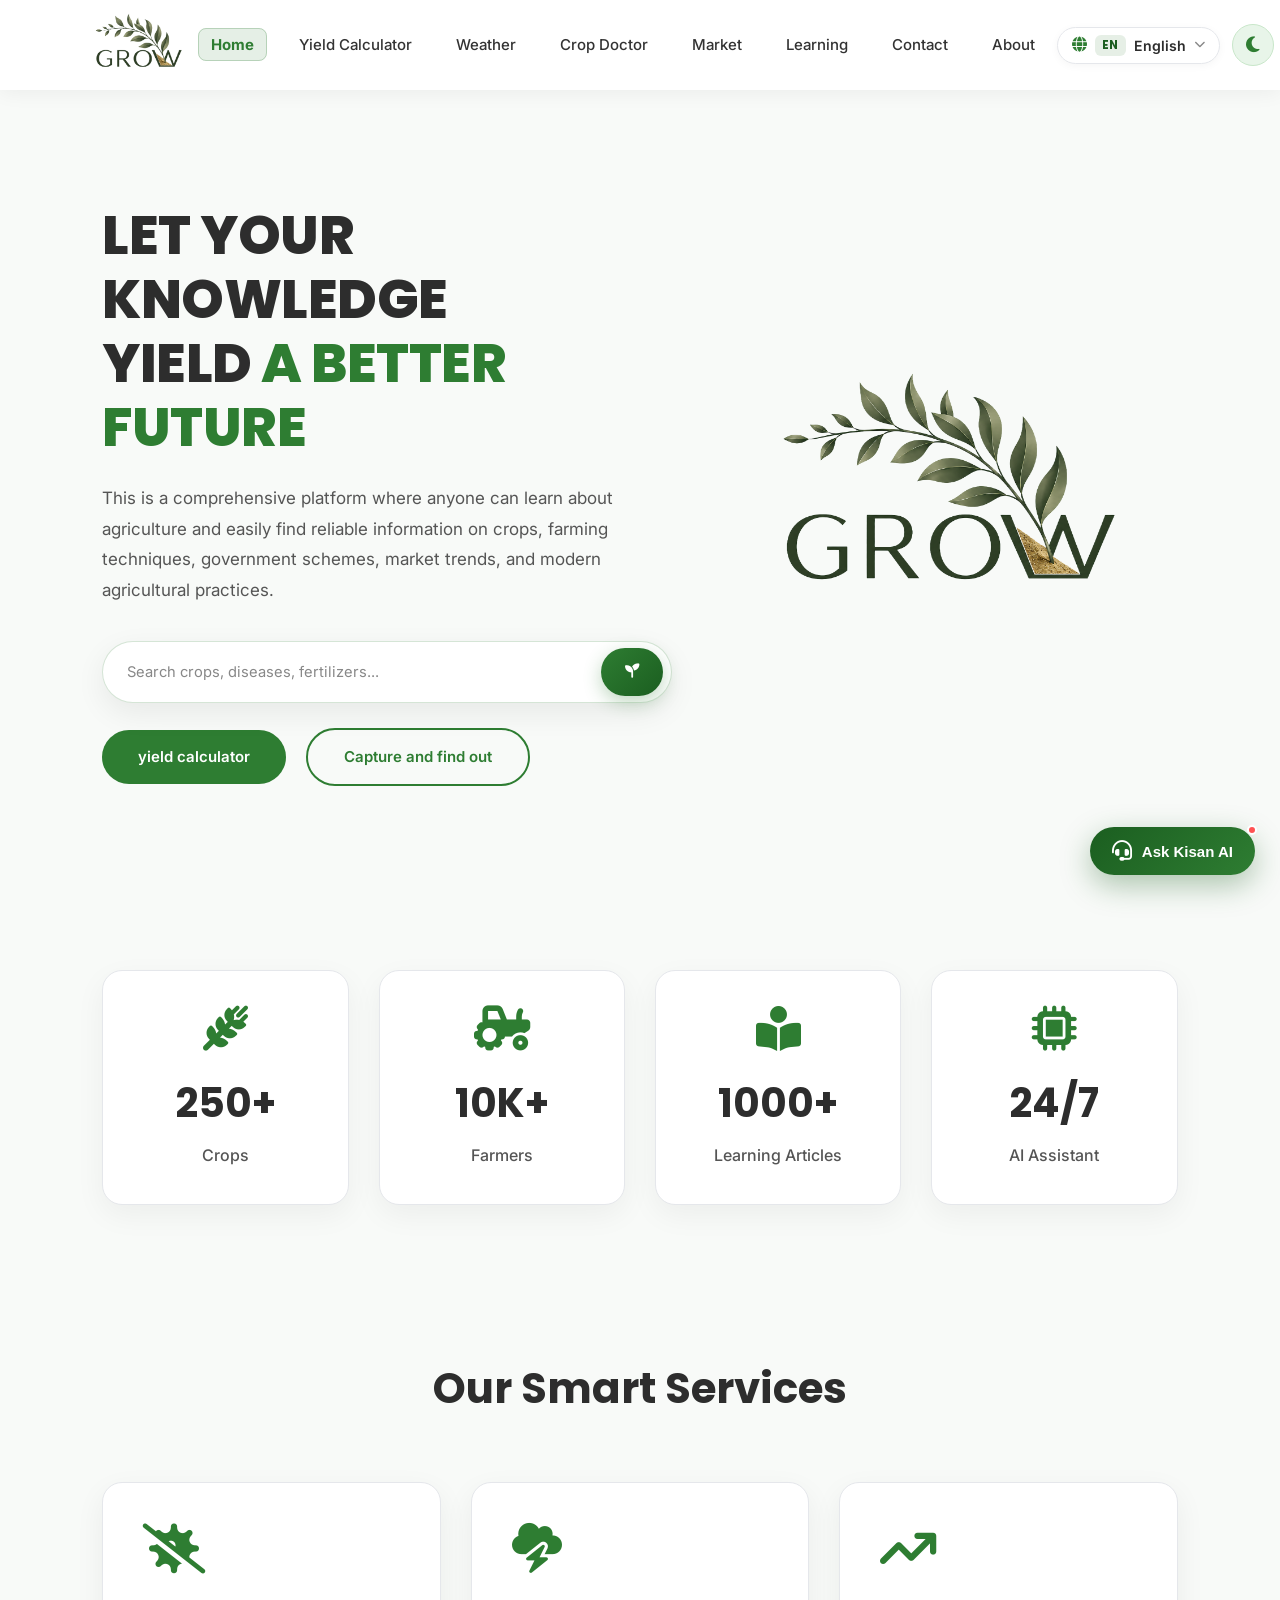
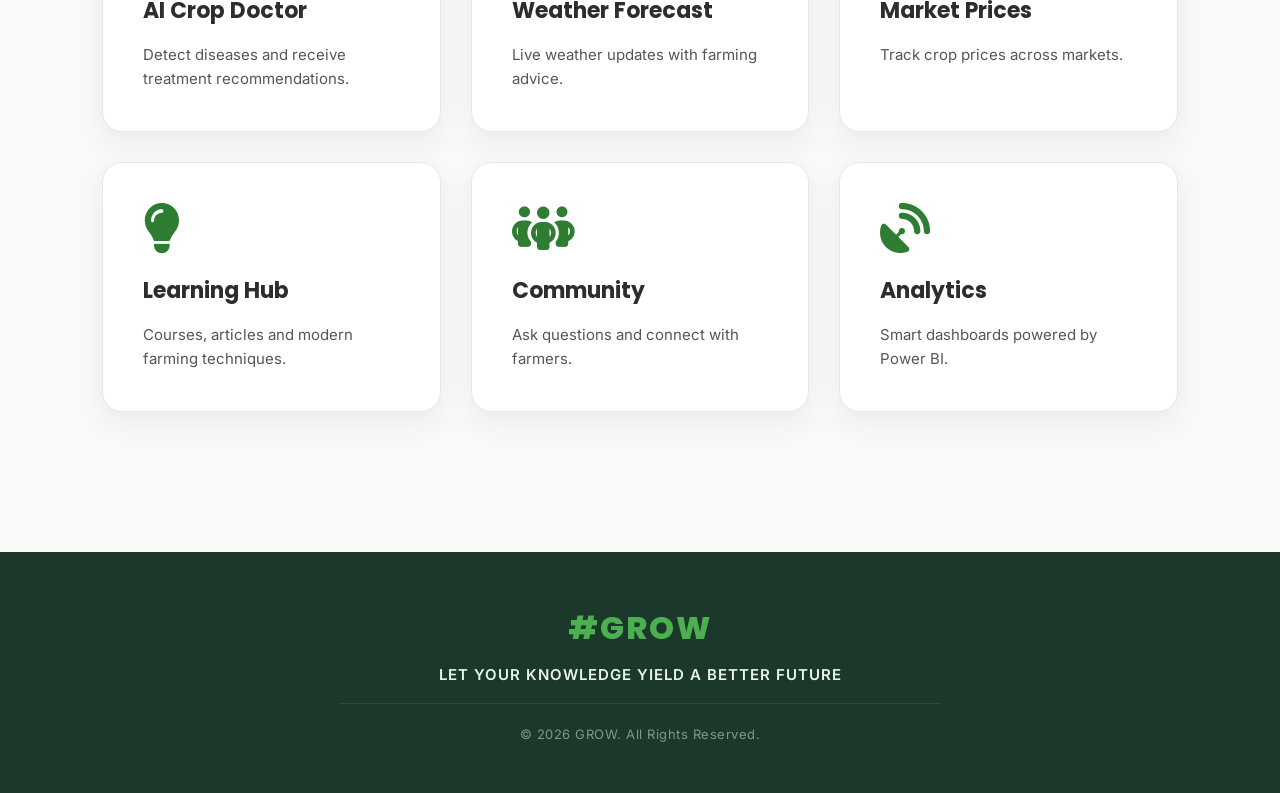
==== commit 183f64d5: "Add files via upload" ====
--- a/index.html
+++ b/index.html
@@ -1,19 +1,23 @@
 <!DOCTYPE html>
 <html lang="en">
+
 <head>
     <meta charset="UTF-8">
     <meta name="viewport" content="width=device-width, initial-scale=1.0">
     <title>GROW | let your knowledge yield a better future</title>
-    
+
     <!-- Google Fonts -->
-    <link href="https://fonts.googleapis.com/css2?family=Inter:wght@300;400;500;600;700&family=Poppins:wght@500;600;700;800&display=swap" rel="stylesheet">
-    
+    <link
+        href="https://fonts.googleapis.com/css2?family=Inter:wght@300;400;500;600;700&family=Poppins:wght@500;600;700;800&display=swap"
+        rel="stylesheet">
+
     <!-- Font Awesome 6 -->
     <link rel="stylesheet" href="https://cdnjs.cloudflare.com/ajax/libs/font-awesome/6.6.0/css/all.min.css">
-    
+
     <!-- CSS -->
     <link rel="stylesheet" href="style.css">
 </head>
+
 <body>
 
     <!-- ================= NAVBAR ================= -->
@@ -37,7 +41,7 @@
             </ul>
 
             <button class="mobile-menu-btn" aria-label="Toggle menu">
-                <i class="fa-solid fa-bars"></i>
+                <i class="fa-solid fa-grip-lines"></i>
             </button>
         </nav>
     </header>
@@ -52,17 +56,15 @@
                 </h1>
 
                 <p>
-                    This is a comprehensive platform where anyone can learn about agriculture and easily find reliable information on crops, farming techniques, government schemes, market trends, and modern agricultural practices.
+                    This is a comprehensive platform where anyone can learn about agriculture and easily find reliable
+                    information on crops, farming techniques, government schemes, market trends, and modern agricultural
+                    practices.
                 </p>
 
                 <div class="search-box">
-                    <div class="search-box-icon">
-                        <i class="fa-solid fa-magnifying-glass"></i>
-                    </div>
-                    <input type="text" placeholder="Search Yield Calculator, Weather, Crop Doctor, Mandi Prices, Learning...">
+                    <input type="text" placeholder="Search crops, diseases, fertilizers...">
                     <button aria-label="Search">
-                        <i class="fa-solid fa-arrow-right"></i>
-                        <span>Search</span>
+                        <i class="fa-solid fa-seedling"></i>
                     </button>
                 </div>
 
@@ -78,122 +80,6 @@
 
             <div class="hero-image">
                 <img src="ASSISTS/images/hero-farmer.png" alt="Farmer">
-            </div>
-        </section>
-
-        <!-- ================= MANAGED FARMS SECTION ================= -->
-        <section class="managed-farms">
-            <div class="section-header">
-                <span class="section-tag"><i class="fa-solid fa-handshake"></i> Active Management</span>
-                <h2>Farms Handed Over & Looking After</h2>
-                <p class="subtitle">
-                    Explore how GROW takes complete charge of farm operations—implementing automated IoT sensors, organic crop rotation, and precision yield management to ensure maximum sustainability and profitability.
-                </p>
-            </div>
-
-            <div class="farms-grid">
-                <!-- Farm Card 1 -->
-                <div class="farm-card">
-                    <div class="farm-image-wrapper">
-                        <img src="ASSISTS/images/farm-wheat.png" alt="Green Acres Organic Wheat Farm">
-                        <span class="farm-badge"><i class="fa-solid fa-circle-check"></i> Handed Over & Managed</span>
-                    </div>
-                    <div class="farm-info">
-                        <div class="farm-meta">
-                            <i class="fa-solid fa-location-dot"></i> Punjab, India • 45 Acres
-                        </div>
-                        <h3 class="farm-title">Green Acres Organic Wheat Farm</h3>
-                        <p class="farm-desc">
-                            Complete operational management including soil pH balancing, smart drip irrigation, and automated moisture monitoring.
-                        </p>
-                        <div class="farm-metrics">
-                            <div class="metric-box">
-                                <div class="metric-val">+38%</div>
-                                <div class="metric-lbl">Yield Growth</div>
-                            </div>
-                            <div class="metric-box">
-                                <div class="metric-val">98/100</div>
-                                <div class="metric-lbl">Health Index</div>
-                            </div>
-                        </div>
-                    </div>
-                </div>
-
-                <!-- Farm Card 2 -->
-                <div class="farm-card">
-                    <div class="farm-image-wrapper">
-                        <img src="ASSISTS/images/farm-greenhouse.png" alt="Horizon Hydroponic Greenhouse">
-                        <span class="farm-badge"><i class="fa-solid fa-circle-check"></i> Handed Over & Managed</span>
-                    </div>
-                    <div class="farm-info">
-                        <div class="farm-meta">
-                            <i class="fa-solid fa-location-dot"></i> Maharashtra, India • 12 Acres
-                        </div>
-                        <h3 class="farm-title">Horizon Hydroponic Greenhouse</h3>
-                        <p class="farm-desc">
-                            Automated vertical hydroponics with climate AI control, zero chemical pesticides, and year-round high-value vegetable yields.
-                        </p>
-                        <div class="farm-metrics">
-                            <div class="metric-box">
-                                <div class="metric-val">+52%</div>
-                                <div class="metric-lbl">Yield Growth</div>
-                            </div>
-                            <div class="metric-box">
-                                <div class="metric-val">99/100</div>
-                                <div class="metric-lbl">Health Index</div>
-                            </div>
-                        </div>
-                    </div>
-                </div>
-
-                <!-- Farm Card 3 -->
-                <div class="farm-card">
-                    <div class="farm-image-wrapper">
-                        <img src="ASSISTS/images/farm-orchard.png" alt="Sunrise Fruit Orchard">
-                        <span class="farm-badge"><i class="fa-solid fa-circle-check"></i> Handed Over & Managed</span>
-                    </div>
-                    <div class="farm-info">
-                        <div class="farm-meta">
-                            <i class="fa-solid fa-location-dot"></i> Himachal Pradesh • 28 Acres
-                        </div>
-                        <h3 class="farm-title">Sunrise Apple & Fruit Orchard</h3>
-                        <p class="farm-desc">
-                            Modernized with drone surveillance for early pest detection, solar-powered pumps, and automated micro-nutrient delivery.
-                        </p>
-                        <div class="farm-metrics">
-                            <div class="metric-box">
-                                <div class="metric-val">+45%</div>
-                                <div class="metric-lbl">Yield Growth</div>
-                            </div>
-                            <div class="metric-box">
-                                <div class="metric-val">96/100</div>
-                                <div class="metric-lbl">Health Index</div>
-                            </div>
-                        </div>
-                    </div>
-                </div>
-            </div>
-
-            <!-- Summary Banner -->
-            <div class="managed-banner">
-                <div class="managed-banner-text">
-                    <h3><i class="fa-solid fa-seedling"></i> Have a Farm You Want GROW to Manage?</h3>
-                    <p>Hand over your land to our expert agronomists and AI automated systems for guaranteed yields.</p>
-                </div>
-                <div class="banner-stats">
-                    <div class="stat-item">
-                        <strong>150+</strong>
-                        <span>Farms Managed</span>
-                    </div>
-                    <div class="stat-item">
-                        <strong>5,000+</strong>
-                        <span>Acres Active</span>
-                    </div>
-                    <div class="stat-item">
-                        <strong>99.4%</strong>
-                        <span>Success Rate</span>
-                    </div>
-                </div>
             </div>
         </section>
 
@@ -269,7 +155,7 @@
     </main>
 
     <!-- Footer -->
-    <footer class="notranslate" translate="no">
+    <footer>
         <h3>#GROW</h3>
         <p>LET YOUR KNOWLEDGE YIELD A BETTER FUTURE</p>
         <p>© 2026 GROW. All Rights Reserved.</p>
@@ -279,4 +165,5 @@
     <script src="main.js"></script>
     <script type="module" src="auth.js"></script>
 </body>
+
 </html>
--- a/style.css
+++ b/style.css
@@ -98,7 +98,7 @@
 .nav-links {
     display: flex;
     list-style: none;
-    gap: 26px;
+    gap: 20px;
     align-items: center;
 }
 
@@ -107,13 +107,23 @@
     color: #333333;
     font-weight: 500;
     font-size: 15px;
-    transition: var(--transition);
+    padding: 6px 12px;
+    border-radius: 8px;
+    transition: all 0.25s ease;
     text-transform: none;
-}
-
-.nav-links a:hover,
+    white-space: nowrap !important;
+}
+
+.nav-links a:hover {
+    color: var(--primary-color);
+    background: rgba(46, 125, 50, 0.08);
+}
+
 .nav-links a.active {
     color: var(--primary-color);
+    background: rgba(46, 125, 50, 0.12);
+    border: 1px solid rgba(46, 125, 50, 0.25);
+    font-weight: 700;
 }
 
 .mobile-menu-btn {
@@ -1265,8 +1275,57 @@
 }
 
 @media (max-width: 768px) {
+    /* Mobile Header Layout & Logo Scaling */
+    .navbar {
+        padding: 8px 16px !important;
+        min-height: 60px !important;
+    }
+
+    .logo img {
+        height: 44px !important;
+        max-height: 44px !important;
+        width: auto !important;
+    }
+
+    .nav-actions-wrapper {
+        gap: 6px !important;
+        align-items: center !important;
+    }
+
+    .lang-switcher-btn {
+        padding: 4px 10px !important;
+        height: 36px !important;
+        font-size: 0.8rem !important;
+        gap: 4px !important;
+        border-radius: 30px !important;
+    }
+
+    .lang-switcher-btn .lang-current-name {
+        display: none !important;
+    }
+
+    .theme-toggle-btn {
+        width: 36px !important;
+        height: 36px !important;
+        font-size: 0.95rem !important;
+        padding: 0 !important;
+        display: flex !important;
+        align-items: center !important;
+        justify-content: center !important;
+        border-radius: 50% !important;
+        flex-shrink: 0 !important;
+    }
+
     .mobile-menu-btn {
-        display: flex;
+        display: flex !important;
+        width: 38px !important;
+        height: 38px !important;
+        font-size: 1.15rem !important;
+        padding: 0 !important;
+        align-items: center !important;
+        justify-content: center !important;
+        border-radius: 10px !important;
+        flex-shrink: 0 !important;
     }
 
     /* Mobile Backdrop Overlay */
@@ -1946,8 +2005,8 @@
     display: grid;
     grid-template-columns: repeat(auto-fit, minmax(300px, 1fr));
     gap: 24px;
-    margin-top: -55px;
-    margin-bottom: 50px;
+    margin-top: 0;
+    margin-bottom: 40px;
     position: relative;
     z-index: 10;
 }
@@ -2710,6 +2769,561 @@
         height: 40px;
         font-size: 17px;
     }
+
+    .market-controls-header {
+        flex-direction: column;
+        justify-content: center;
+        align-items: center;
+        text-align: center;
+        gap: 12px;
+        padding: 16px 18px;
+    }
+
+    .live-api-status-badge {
+        justify-content: center;
+        text-align: center;
+        width: 100%;
+        font-size: 12.5px;
+    }
+
+    .refresh-market-btn {
+        margin: 0 auto;
+        justify-content: center;
+        align-self: center;
+    }
+}
+
+/* Mandi Market Live API Sync & Refresh Button Styling */
+.market-controls-header {
+    display: flex;
+    align-items: center;
+    justify-content: space-between;
+    flex-wrap: wrap;
+    gap: 16px;
+    margin-top: -55px;
+    margin-bottom: 28px;
+    padding: 16px 24px;
+    background: #ffffff;
+    border-radius: 20px;
+    border: 1px solid #e2ece4;
+    box-shadow: 0 10px 30px rgba(0, 0, 0, 0.07);
+    position: relative;
+    z-index: 20;
+}
+
+.market-search-bar {
+    max-width: 760px !important;
+    margin-left: auto !important;
+    margin-right: auto !important;
+    margin-bottom: 30px !important;
+}
+
+.quick-crop-tags {
+    display: flex;
+    flex-wrap: wrap;
+    gap: 10px;
+    justify-content: center;
+    margin-bottom: 35px;
+}
+
+/* ==========================================
+   MARKET TABLE & HORIZONTAL SCROLLBAR SYSTEM
+========================================== */
+
+.mobile-table-scroll-hint {
+    display: none;
+    align-items: center;
+    gap: 8px;
+    font-size: 12.5px;
+    font-weight: 600;
+    color: #2E7D32;
+    background: rgba(46, 125, 50, 0.08);
+    border: 1px solid rgba(46, 125, 50, 0.2);
+    padding: 8px 14px;
+    border-radius: 30px;
+    margin-bottom: 12px;
+    width: fit-content;
+}
+
+@media (max-width: 991px) {
+    .mobile-table-scroll-hint {
+        display: inline-flex;
+    }
+}
+
+.market-table-container {
+    width: 100%;
+    overflow-x: auto;
+    -webkit-overflow-scrolling: touch;
+    border-radius: 16px;
+    border: 1px solid #e0ede2;
+    box-shadow: 0 4px 20px rgba(0, 0, 0, 0.05);
+    background: #ffffff;
+    margin-bottom: 30px;
+}
+
+/* Custom Visible Scrollbar for Mobile & Desktop */
+.market-table-container::-webkit-scrollbar {
+    height: 8px;
+}
+
+.market-table-container::-webkit-scrollbar-track {
+    background: #f1f7f2;
+    border-radius: 8px;
+}
+
+.market-table-container::-webkit-scrollbar-thumb {
+    background: #4CAF50;
+    border-radius: 8px;
+}
+
+.market-table-container::-webkit-scrollbar-thumb:hover {
+    background: #2E7D32;
+}
+
+.market-table {
+    width: 100%;
+    min-width: 860px;
+    border-collapse: collapse;
+    text-align: left;
+    font-size: 14px;
+}
+
+.market-table th {
+    background: #f4f9f5;
+    color: #1b382b;
+    font-weight: 700;
+    font-family: 'Poppins', sans-serif;
+    padding: 14px 18px;
+    border-bottom: 2px solid #d8ebd9;
+    white-space: nowrap;
+    text-transform: uppercase;
+    font-size: 12px;
+    letter-spacing: 0.5px;
+}
+
+.market-table td {
+    padding: 14px 18px;
+    border-bottom: 1px solid #eef5f0;
+    color: #333333;
+    vertical-align: middle;
+    white-space: nowrap;
+}
+
+.market-table tbody tr {
+    transition: background 0.2s ease;
+    cursor: pointer;
+}
+
+.market-table tbody tr:hover {
+    background: #f8fcf9;
+}
+
+/* Dark Mode Overrides for Market Table & Scrollbar */
+body.dark-theme .mobile-table-scroll-hint {
+    background: rgba(129, 199, 132, 0.12) !important;
+    border-color: rgba(129, 199, 132, 0.3) !important;
+    color: #81C784 !important;
+}
+
+body.dark-theme .market-table-container {
+    background: #1A241E !important;
+    border-color: #2A3B30 !important;
+    box-shadow: 0 10px 30px rgba(0, 0, 0, 0.4) !important;
+}
+
+body.dark-theme .market-table-container::-webkit-scrollbar-track {
+    background: #141C16 !important;
+}
+
+body.dark-theme .market-table-container::-webkit-scrollbar-thumb {
+    background: #4CAF50 !important;
+}
+
+body.dark-theme .market-table th {
+    background: #141C16 !important;
+    color: #81C784 !important;
+    border-bottom-color: #2A3B30 !important;
+}
+
+body.dark-theme .market-table td {
+    border-bottom-color: #25362B !important;
+    color: #F0F5F1 !important;
+}
+
+body.dark-theme .market-table tbody tr:hover {
+    background: #233128 !important;
+}
+
+/* ==========================================
+   CROP ANALYSIS MODAL POPUP SYSTEM
+========================================== */
+.modal-overlay {
+    position: fixed;
+    top: 0;
+    left: 0;
+    width: 100vw;
+    height: 100vh;
+    background: rgba(10, 18, 12, 0.72);
+    backdrop-filter: blur(8px);
+    display: none;
+    align-items: center;
+    justify-content: center;
+    z-index: 99999;
+    opacity: 0;
+    transition: opacity 0.3s ease;
+    padding: 20px;
+}
+
+.modal-overlay.active {
+    display: flex;
+    opacity: 1;
+}
+
+.modal-box.analysis-modal-box {
+    width: 860px;
+    max-width: 95vw;
+    max-height: 90vh;
+    overflow-y: auto;
+    background: #ffffff;
+    border-radius: 24px;
+    padding: 32px 36px;
+    position: relative;
+    box-shadow: 0 25px 70px rgba(0, 0, 0, 0.3);
+    border: 1px solid #e0ede2;
+    animation: modalPop 0.35s cubic-bezier(0.175, 0.885, 0.32, 1.275);
+}
+
+@keyframes modalPop {
+    from {
+        transform: scale(0.92) translateY(20px);
+        opacity: 0;
+    }
+    to {
+        transform: scale(1) translateY(0);
+        opacity: 1;
+    }
+}
+
+.modal-close-btn-round {
+    position: absolute;
+    top: 20px;
+    right: 24px;
+    background: #eef7f0;
+    border: 1px solid #c8e6c9;
+    color: #2E7D32;
+    width: 40px;
+    height: 40px;
+    border-radius: 50%;
+    font-size: 22px;
+    cursor: pointer;
+    display: flex;
+    align-items: center;
+    justify-content: center;
+    transition: all 0.25s ease;
+    z-index: 10;
+}
+
+.modal-close-btn-round:hover {
+    background: #2E7D32;
+    color: #ffffff;
+    transform: scale(1.1) rotate(90deg);
+}
+
+body.dark-theme .modal-overlay {
+    background: rgba(0, 0, 0, 0.82) !important;
+}
+
+body.dark-theme .modal-box.analysis-modal-box {
+    background: #162019 !important;
+    border-color: #2A3B30 !important;
+    color: #F0F5F1 !important;
+    box-shadow: 0 25px 70px rgba(0, 0, 0, 0.7) !important;
+}
+
+body.dark-theme .modal-close-btn-round {
+    background: #233128 !important;
+    border-color: #344B39 !important;
+    color: #81C784 !important;
+}
+
+body.dark-theme .modal-close-btn-round:hover {
+    background: #81C784 !important;
+    color: #0E1410 !important;
+}
+
+/* ==========================================
+   CROP ANALYSIS HEADER & HERO BOX LAYOUT
+========================================== */
+
+.crop-header-wrapper {
+    display: flex;
+    align-items: center;
+    justify-content: space-between;
+    flex-wrap: wrap;
+    gap: 24px;
+    padding-bottom: 24px;
+    margin-bottom: 24px;
+    border-bottom: 1px dashed #d0e4d4;
+}
+
+.crop-title-group {
+    display: flex;
+    flex-direction: column;
+    align-items: flex-start;
+    gap: 8px;
+    flex: 1;
+    min-width: 280px;
+}
+
+.crop-category-badge {
+    display: inline-flex;
+    align-items: center;
+    gap: 6px;
+    padding: 5px 14px;
+    background: rgba(46, 125, 50, 0.1);
+    color: #2E7D32;
+    border: 1px solid rgba(46, 125, 50, 0.22);
+    border-radius: 20px;
+    font-size: 11.5px;
+    font-weight: 700;
+    text-transform: uppercase;
+    letter-spacing: 0.8px;
+}
+
+.crop-title-group h2 {
+    font-family: 'Poppins', sans-serif;
+    font-size: 26px;
+    font-weight: 700;
+    color: #1b382b;
+    margin: 0;
+    display: flex;
+    align-items: center;
+    gap: 12px;
+    line-height: 1.25;
+}
+
+.crop-title-group h2 i {
+    font-size: 22px;
+    color: #2E7D32;
+    background: rgba(46, 125, 50, 0.12);
+    width: 44px;
+    height: 44px;
+    border-radius: 12px;
+    display: flex;
+    align-items: center;
+    justify-content: center;
+    flex-shrink: 0;
+}
+
+.crop-sentiment-text {
+    font-size: 14px;
+    color: #555555;
+    display: flex;
+    align-items: center;
+    gap: 8px;
+    flex-wrap: wrap;
+}
+
+.crop-sentiment-tag {
+    color: #1B5E20;
+    font-weight: 700;
+    background: #E8F5E9;
+    padding: 3px 10px;
+    border-radius: 6px;
+}
+
+.price-hero-box {
+    background: linear-gradient(135deg, #f4f9f5, #eef7f0);
+    border: 1.5px solid #c8e6c9;
+    border-radius: 20px;
+    padding: 18px 24px;
+    text-align: right;
+    display: flex;
+    flex-direction: column;
+    align-items: flex-end;
+    justify-content: center;
+    min-width: 240px;
+    box-shadow: 0 6px 20px rgba(46, 125, 50, 0.06);
+}
+
+.modal-price-large {
+    font-family: 'Poppins', sans-serif;
+    font-size: 34px;
+    font-weight: 800;
+    color: #1B5E20;
+    line-height: 1.1;
+    margin-bottom: 2px;
+}
+
+.price-hero-unit {
+    font-size: 12px;
+    color: #666666;
+    font-weight: 600;
+    margin-bottom: 8px;
+}
+
+.price-change-pill {
+    display: inline-flex;
+    align-items: center;
+    gap: 6px;
+    padding: 4px 12px;
+    border-radius: 20px;
+    font-size: 12.5px;
+    font-weight: 700;
+}
+
+.price-change-pill.price-up {
+    background: #E8F5E9;
+    color: #2E7D32;
+    border: 1px solid #A5D6A7;
+}
+
+.price-change-pill.price-down {
+    background: #FFEBEE;
+    color: #C62828;
+    border: 1px solid #EF9A9A;
+}
+
+/* Dark Mode Overrides for Analysis Header & Hero Box */
+body.dark-theme .crop-header-wrapper {
+    border-bottom-color: #2A3B30 !important;
+}
+
+body.dark-theme .crop-category-badge {
+    background: rgba(129, 199, 132, 0.12) !important;
+    border-color: rgba(129, 199, 132, 0.3) !important;
+    color: #81C784 !important;
+}
+
+body.dark-theme .crop-title-group h2 {
+    color: #F0F5F1 !important;
+}
+
+body.dark-theme .crop-title-group h2 i {
+    background: rgba(129, 199, 132, 0.15) !important;
+    color: #81C784 !important;
+}
+
+body.dark-theme .crop-sentiment-text {
+    color: #B0C4B5 !important;
+}
+
+body.dark-theme .crop-sentiment-tag {
+    background: rgba(129, 199, 132, 0.18) !important;
+    color: #81C784 !important;
+}
+
+body.dark-theme .price-hero-box {
+    background: #141C16 !important;
+    border-color: #2A3B30 !important;
+    box-shadow: 0 8px 24px rgba(0, 0, 0, 0.4) !important;
+}
+
+body.dark-theme .modal-price-large {
+    color: #81C784 !important;
+}
+
+body.dark-theme .price-hero-unit {
+    color: #A0B5A6 !important;
+}
+
+@media (max-width: 600px) {
+    .crop-header-wrapper {
+        flex-direction: column;
+        align-items: stretch;
+    }
+    .price-hero-box {
+        text-align: center;
+        align-items: center;
+        width: 100%;
+        min-width: unset;
+    }
+}
+
+.govt-ver-small {
+    font-size: 11px;
+    color: #2E7D32;
+    font-weight: 600;
+    margin-top: 3px;
+    display: inline-flex;
+    align-items: center;
+    gap: 4px;
+}
+
+body.dark-theme .govt-ver-small {
+    color: #81C784 !important;
+}
+
+.live-api-status-badge {
+    display: inline-flex;
+    align-items: center;
+    gap: 10px;
+    padding: 8px 16px;
+    background: rgba(46, 125, 50, 0.08);
+    border: 1px solid rgba(46, 125, 50, 0.25);
+    border-radius: 50px;
+    font-size: 13.5px;
+    font-weight: 600;
+    color: #1b5e20;
+}
+
+.refresh-market-btn {
+    display: inline-flex;
+    align-items: center;
+    gap: 9px;
+    padding: 10px 20px;
+    background: linear-gradient(135deg, #2E7D32, #1B5E20);
+    color: #ffffff;
+    border: none;
+    border-radius: 12px;
+    font-size: 14px;
+    font-weight: 600;
+    font-family: 'Poppins', sans-serif;
+    cursor: pointer;
+    box-shadow: 0 4px 14px rgba(46, 125, 50, 0.3);
+    transition: all 0.3s cubic-bezier(0.165, 0.84, 0.44, 1);
+}
+
+.refresh-market-btn:hover {
+    background: linear-gradient(135deg, #388E3C, #2E7D32);
+    transform: translateY(-2px);
+    box-shadow: 0 8px 20px rgba(46, 125, 50, 0.45);
+}
+
+.refresh-market-btn:active {
+    transform: translateY(0);
+}
+
+.refresh-spin {
+    animation: spinRefresh 0.8s linear infinite !important;
+}
+
+@keyframes spinRefresh {
+    0% { transform: rotate(0deg); }
+    100% { transform: rotate(360deg); }
+}
+
+body.dark-theme .market-controls-header {
+    background: #1A241E !important;
+    border-color: #2A3B30 !important;
+    box-shadow: 0 8px 25px rgba(0, 0, 0, 0.4) !important;
+}
+
+body.dark-theme .live-api-status-badge {
+    background: rgba(129, 199, 132, 0.12) !important;
+    border-color: rgba(129, 199, 132, 0.3) !important;
+    color: #81C784 !important;
+}
+
+body.dark-theme .refresh-market-btn {
+    background: linear-gradient(135deg, #2E7D32, #4CAF50) !important;
+    color: #0E1410 !important;
+    box-shadow: 0 6px 18px rgba(76, 175, 80, 0.35) !important;
+}
+
+body.dark-theme .refresh-market-btn:hover {
+    background: linear-gradient(135deg, #4CAF50, #66BB6A) !important;
 }
 
 /* ==========================================
@@ -2742,10 +3356,6 @@
     color: #F0F5F1;
 }
 
-body.dark-theme .nav-links {
-    background: #111813 !important;
-}
-
 body.dark-theme .mobile-menu-header-item {
     border-bottom-color: #263529 !important;
 }
@@ -2769,25 +3379,41 @@
 
 /* Desktop Navbar Links in Dark Mode */
 @media (min-width: 992px) {
+    body.dark-theme .nav-links {
+        background: transparent !important;
+        box-shadow: none !important;
+    }
+
     body.dark-theme .nav-links a {
         color: #D2E3D6;
-        background: transparent;
-        border: none;
-        box-shadow: none;
-    }
-
-    body.dark-theme .nav-links a:hover,
-    body.dark-theme .nav-links a.active {
-        color: #4CAF50 !important;
         background: transparent !important;
         border: none !important;
         box-shadow: none !important;
+        padding: 6px 12px;
+        border-radius: 8px;
+        transition: all 0.25s ease;
+        white-space: nowrap !important;
+    }
+
+    body.dark-theme .nav-links a:hover {
+        color: #81C784 !important;
+        background: rgba(76, 175, 80, 0.12) !important;
+    }
+
+    body.dark-theme .nav-links a.active {
+        color: #81C784 !important;
+        background: rgba(76, 175, 80, 0.18) !important;
+        border: 1px solid rgba(76, 175, 80, 0.3) !important;
         font-weight: 700;
     }
 }
 
 /* Mobile Drawer Curved Box Cards in Dark Mode */
 @media (max-width: 991px) {
+    body.dark-theme .nav-links {
+        background: #111813 !important;
+    }
+
     body.dark-theme .nav-links a {
         display: flex !important;
         align-items: center !important;
@@ -4420,3 +5046,300 @@
     background: #4CAF50 !important;
     color: #0E1410 !important;
 }
+
+/* ==========================================
+   BRANCH HEADQUARTERS & GOOGLE MAPS CARD STYLES
+========================================== */
+.branch-hq-card {
+    padding: 0 !important;
+    overflow: hidden;
+    border-radius: 20px;
+    border: 1px solid var(--border-color);
+    box-shadow: var(--shadow-md);
+    background: #ffffff;
+    transition: all 0.3s ease;
+}
+
+.branch-info-col {
+    padding: 40px;
+}
+
+.branch-icon-circle {
+    width: 40px;
+    height: 40px;
+    border-radius: 50%;
+    background: rgba(46, 125, 50, 0.12);
+    color: var(--primary-color);
+    display: flex;
+    align-items: center;
+    justify-content: center;
+    font-size: 1.1rem;
+    flex-shrink: 0;
+}
+
+.branch-map-container {
+    width: 100%;
+    height: 100%;
+    min-height: 420px;
+    border-left: 1px solid var(--border-color);
+    overflow: hidden;
+    position: relative;
+}
+
+.branch-map-container iframe {
+    border: 0;
+    min-height: 420px;
+    width: 100%;
+    height: 100%;
+    display: block;
+    transition: filter 0.3s ease;
+}
+
+/* DARK MODE OVERRIDES FOR BRANCH HQ & GOOGLE MAPS */
+body.dark-theme .branch-hq-card {
+    background: #162019 !important;
+    border-color: #263529 !important;
+    box-shadow: 0 10px 30px rgba(0, 0, 0, 0.4) !important;
+}
+
+body.dark-theme .branch-map-container {
+    border-left-color: #263529 !important;
+}
+
+body.dark-theme .branch-map-container iframe {
+    filter: invert(90%) hue-rotate(180deg) contrast(95%) brightness(95%) !important;
+}
+
+body.dark-theme .branch-icon-circle {
+    background: rgba(76, 175, 80, 0.2) !important;
+    color: #81C784 !important;
+}
+
+/* ==========================================
+   WEATHER ADVISORY CARDS IN DARK MODE
+========================================== */
+body.dark-theme .advisory-safe {
+    background: #152A1C !important;
+    border-left: 5px solid #4CAF50 !important;
+    color: #E2EAE4 !important;
+    box-shadow: 0 8px 24px rgba(0, 0, 0, 0.4) !important;
+}
+body.dark-theme .advisory-safe #advisory-title,
+body.dark-theme .advisory-safe h3 {
+    color: #81C784 !important;
+}
+body.dark-theme .advisory-safe #advisory-icon {
+    color: #4CAF50 !important;
+}
+
+body.dark-theme .advisory-warn {
+    background: #2C2612 !important;
+    border-left: 5px solid #FFC107 !important;
+    color: #F5EBE0 !important;
+    box-shadow: 0 8px 24px rgba(0, 0, 0, 0.4) !important;
+}
+body.dark-theme .advisory-warn #advisory-title,
+body.dark-theme .advisory-warn h3 {
+    color: #FFD54F !important;
+}
+body.dark-theme .advisory-warn #advisory-icon {
+    color: #FFC107 !important;
+}
+
+body.dark-theme .advisory-alert {
+    background: #2C1819 !important;
+    border-left: 5px solid #FF5252 !important;
+    color: #F8E5E5 !important;
+    box-shadow: 0 8px 24px rgba(0, 0, 0, 0.4) !important;
+}
+body.dark-theme .advisory-alert #advisory-title,
+body.dark-theme .advisory-alert h3 {
+    color: #FF8A80 !important;
+}
+body.dark-theme .advisory-alert #advisory-icon {
+    color: #FF5252 !important;
+}
+
+body.dark-theme .advisory-safe #advisory-text,
+body.dark-theme .advisory-warn #advisory-text,
+body.dark-theme .advisory-alert #advisory-text {
+    color: #D2E3D6 !important;
+}
+
+/* ==========================================
+   N8N FORM INTEGRATION CARD STYLES
+========================================== */
+.n8n-form-card-container {
+    background: #ffffff;
+    border: 2px solid #2E7D32;
+    border-radius: 20px;
+    padding: 28px;
+    box-shadow: 0 10px 30px rgba(46, 125, 50, 0.08);
+    margin-bottom: 40px;
+    transition: all 0.3s cubic-bezier(0.4, 0, 0.2, 1);
+}
+
+.n8n-form-card-header {
+    display: flex;
+    justify-content: space-between;
+    align-items: flex-start;
+    gap: 16px;
+    margin-bottom: 24px;
+    flex-wrap: wrap;
+}
+
+.n8n-header-left {
+    display: flex;
+    flex-direction: column;
+    align-items: flex-start;
+    gap: 8px;
+}
+
+.n8n-integration-badge {
+    display: inline-flex;
+    align-items: center;
+    gap: 8px;
+    background: rgba(46, 125, 50, 0.08);
+    color: #2E7D32;
+    font-size: 0.78rem;
+    font-weight: 700;
+    text-transform: uppercase;
+    letter-spacing: 0.8px;
+    padding: 5px 14px;
+    border-radius: 50px;
+}
+
+.n8n-form-title {
+    font-family: 'Poppins', sans-serif;
+    font-size: 1.65rem;
+    font-weight: 700;
+    color: #1B5E20;
+    margin: 0;
+    line-height: 1.3;
+}
+
+.n8n-open-btn {
+    display: inline-flex;
+    align-items: center;
+    gap: 8px;
+    background: #2E7D32;
+    color: #ffffff !important;
+    font-size: 0.92rem;
+    font-weight: 600;
+    padding: 10px 20px;
+    border-radius: 8px;
+    text-decoration: none;
+    transition: all 0.25s ease;
+    box-shadow: 0 4px 14px rgba(46, 125, 50, 0.25);
+    white-space: nowrap;
+}
+
+.n8n-open-btn:hover {
+    background: #1B5E20;
+    transform: translateY(-2px);
+    box-shadow: 0 6px 18px rgba(46, 125, 50, 0.35);
+}
+
+.n8n-iframe-wrapper {
+    position: relative;
+    width: 100%;
+    height: 650px;
+    background: #e9ecef;
+    border-radius: 14px;
+    overflow: hidden;
+    box-shadow: inset 0 2px 6px rgba(0, 0, 0, 0.05);
+}
+
+.n8n-iframe-wrapper iframe {
+    width: 100%;
+    height: 100%;
+    border: none;
+    border-radius: 14px;
+    display: block;
+}
+
+/* Dark theme support */
+body.dark-theme .n8n-form-card-container {
+    background: #1e2920;
+    border-color: #4CAF50;
+    box-shadow: 0 10px 30px rgba(0, 0, 0, 0.3);
+}
+
+body.dark-theme .n8n-integration-badge {
+    background: rgba(76, 175, 80, 0.15);
+    color: #81C784;
+}
+
+body.dark-theme .n8n-form-title {
+    color: #E8F5E9;
+}
+
+body.dark-theme .n8n-open-btn {
+    background: #4CAF50;
+    color: #0d2310 !important;
+}
+
+body.dark-theme .n8n-open-btn:hover {
+    background: #66BB6A;
+}
+
+body.dark-theme .n8n-iframe-wrapper {
+    background: #141c15;
+}
+
+@media (max-width: 768px) {
+    .n8n-form-card-container {
+        padding: 18px;
+        border-radius: 14px;
+    }
+    .n8n-form-title {
+        font-size: 1.35rem;
+    }
+    .n8n-iframe-wrapper {
+        height: 520px;
+    }
+    .n8n-form-card-header {
+        flex-direction: column;
+        align-items: stretch;
+    }
+    .n8n-open-btn {
+        justify-content: center;
+        width: 100%;
+    }
+}
+
+/* ==========================================
+   GLOBAL BADGE STYLES (High Visibility & Contrast)
+========================================== */
+.badge {
+    display: inline-flex;
+    align-items: center;
+    gap: 8px;
+    background: #1B5E20;
+    color: #ffffff !important;
+    font-size: 0.82rem;
+    font-weight: 700;
+    text-transform: uppercase;
+    letter-spacing: 0.8px;
+    padding: 6px 16px;
+    border-radius: 50px;
+    box-shadow: 0 2px 8px rgba(27, 94, 32, 0.25);
+    line-height: 1.4;
+}
+
+.badge i {
+    color: #81C784 !important;
+    font-size: 0.9rem;
+}
+
+body.dark-theme .badge {
+    background: rgba(76, 175, 80, 0.2);
+    color: #A5D6A7 !important;
+    border: 1px solid rgba(76, 175, 80, 0.4);
+    box-shadow: none;
+}
+
+body.dark-theme .badge i {
+    color: #81C784 !important;
+}
+
